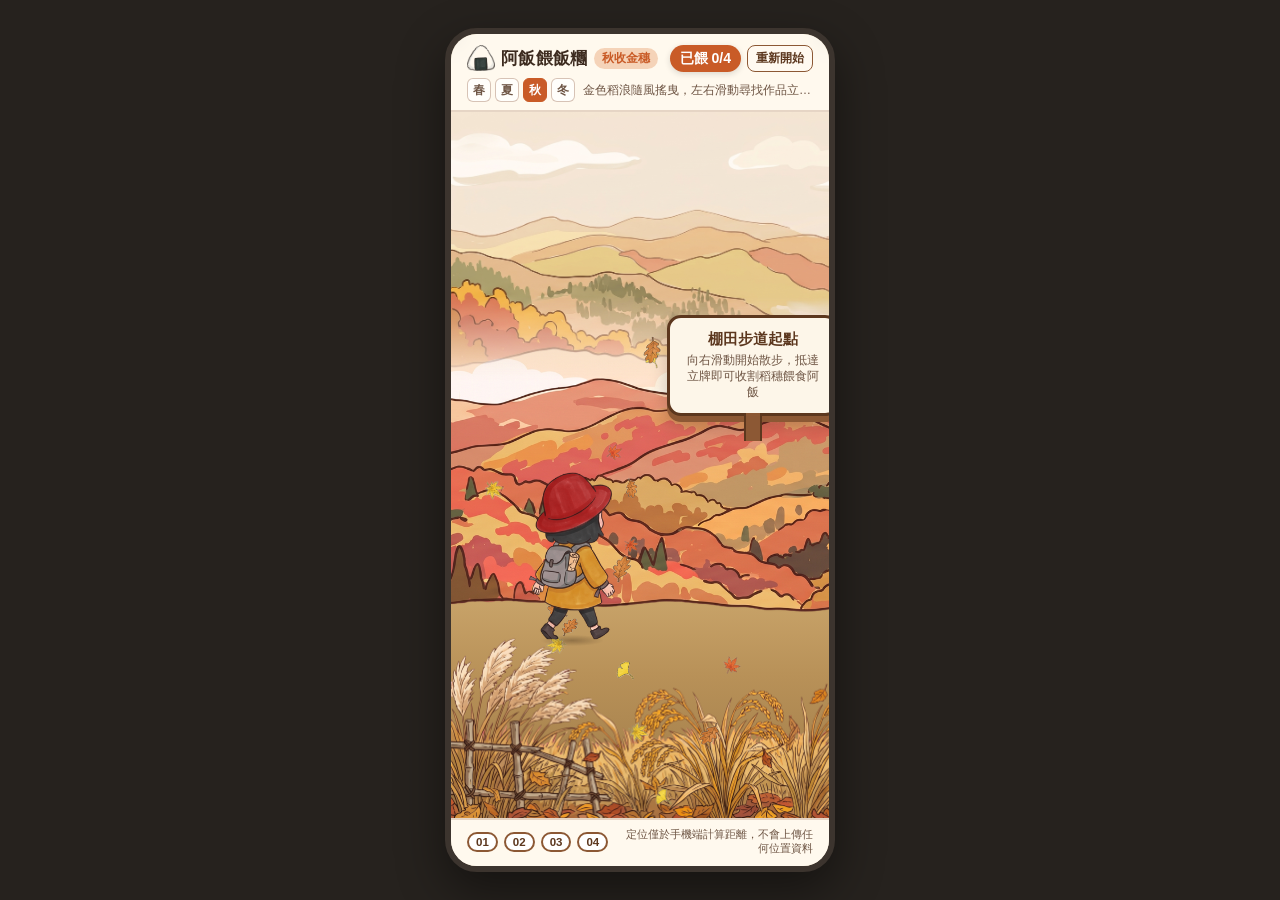
==== index.html @ e35e0949 "阿飯餵飯糰 原型試玩版" ====
<!DOCTYPE html>
<html lang="zh-Hant-TW">
<head>
  <meta name="robots" content="noindex">
  <meta charset="UTF-8">
  <meta name="viewport" content="width=device-width, initial-scale=1.0, maximum-scale=1.0, user-scalable=no, viewport-fit=cover">
  <title>阿飯餵飯糰，棚田散步地圖</title>
  <link rel="icon" href="sprites/onigiri.png" type="image/png">
  <link rel="stylesheet" href="style.css">
</head>
<body>
  <div id="app-shell" class="app-shell" data-season="autumn">
    <!-- Left and right ~24px edge gesture guards to avoid phone edge swipe conflict -->
    <div class="edge-guard edge-guard-left" aria-hidden="true"></div>
    <div class="edge-guard edge-guard-right" aria-hidden="true"></div>

    <!-- Fixed HUD Header -->
    <header class="hud-header">
      <div class="hud-top-row">
        <div class="hud-brand">
          <span class="hud-onigiri-icon" aria-hidden="true"></span>
          <h1 class="hud-title">阿飯餵飯糰</h1>
          <span id="season-badge" class="season-badge">秋收金穗</span>
        </div>
        <div class="hud-actions">
          <div id="feed-counter" class="feed-counter" aria-live="polite">已餵 0/4</div>
          <button id="reset-btn" class="reset-btn" type="button">重新開始</button>
        </div>
      </div>

      <div class="hud-sub-row">
        <div class="season-switcher" role="group" aria-label="季節切換">
          <button type="button" class="season-btn" data-season-select="spring">春</button>
          <button type="button" class="season-btn" data-season-select="summer">夏</button>
          <button type="button" class="season-btn" data-season-select="autumn">秋</button>
          <button type="button" class="season-btn" data-season-select="winter">冬</button>
        </div>
        <p id="status-toast" class="status-toast" aria-live="polite">左右滑動探索棚田，尋找作品立牌收割稻穗餵阿飯吃飯糰</p>
      </div>
    </header>

    <!-- Viewport Stage (Parallax + Particles + Scrollable World + Character) -->
    <main class="stage-viewport" id="stage-viewport">
      <!-- 3-Layer Parallax Background built from seasonal 棚田 artwork -->
      <div class="parallax-stage" aria-hidden="true">
        <div id="parallax-far" class="parallax-layer layer-far">
          <div class="layer-image"></div>
          <div class="mist-placeholder"></div>
        </div>
        <div id="parallax-mid" class="parallax-layer layer-mid">
          <div class="layer-image"></div>
        </div>
        <div id="parallax-near" class="parallax-layer layer-near">
          <!-- Mirrored tiling (alternate tiles flipped scaleX(-1)) eliminates near-layer seam -->
          <div class="layer-image near-mirrored-strip" id="near-mirrored-strip">
            <img class="near-tile" src="assets/autumn/near.png" alt="" draggable="false">
            <img class="near-tile is-mirrored" src="assets/autumn/near.png" alt="" draggable="false">
            <img class="near-tile" src="assets/autumn/near.png" alt="" draggable="false">
            <img class="near-tile is-mirrored" src="assets/autumn/near.png" alt="" draggable="false">
            <img class="near-tile" src="assets/autumn/near.png" alt="" draggable="false">
          </div>
          <div class="foreground-grass-placeholder"></div>
        </div>
      </div>

      <!-- Seasonal Falling Particles Canvas -->
      <canvas id="particle-canvas" class="particle-canvas" aria-hidden="true"></canvas>

      <!-- Horizontal Scrolling Exploration Track -->
      <div id="scroll-track" class="scroll-track" tabindex="0" aria-label="棚田橫向探索步道">
        <div class="world-strip" id="world-strip">
          <!-- Start Welcome Marker (positioned ahead and above Afan so it never overlaps) -->
          <div class="trail-intro">
            <div class="wooden-post">
              <span class="post-title">棚田步道起點</span>
              <span class="post-sub">向右滑動開始散步，抵達立牌即可收割稻穗餵食阿飯</span>
            </div>
          </div>

          <!-- 4 Artwork Signboard Points injected by JS -->
          <div id="points-container" class="points-container"></div>

          <!-- End Marker -->
          <div class="trail-outro">
            <div class="wooden-post">
              <span class="post-title">棚田展望台</span>
              <span class="post-sub">集滿四顆飯糰，與阿飯一起欣賞四季風景</span>
            </div>
          </div>
        </div>
      </div>

      <!-- Flying Rice Ball Animation Layer -->
      <div id="flying-layer" class="flying-layer" aria-hidden="true"></div>

      <!-- Afan Character Companion (pre-keyed back-view PNG sprites, faces right, never shows face/expression) -->
      <!-- Known limitation: Bracelet is on right wrist; mirroring sprites via scaleX(-1) swaps it -->
      <div id="afan-actor" class="afan-actor" aria-label="阿飯">
        <div id="afan-bubble" class="afan-bubble" hidden>好香的飯糰，謝謝你！</div>
        <img id="afan-sprite" class="afan-sprite state-idle" src="assets/autumn/walk_1.png" alt="阿飯" draggable="false">
        <div class="afan-shadow"></div>
      </div>

      <!-- 10-Second Harvest Catch Minigame Overlay -->
      <div id="harvest-overlay" class="harvest-overlay" role="dialog" aria-modal="true" aria-label="秋收接稻穗小遊戲" hidden>
        <div class="harvest-hud">
          <div class="harvest-stats">
            <span id="harvest-point-label" class="harvest-point-label">作品 01</span>
            <span id="harvest-timer" class="harvest-timer" aria-live="polite">剩餘 10 秒</span>
            <span id="harvest-score" class="harvest-score" aria-live="polite">已收 0 束</span>
          </div>
          <button id="harvest-skip-btn" class="harvest-skip-btn" type="button">跳過</button>
        </div>

        <p id="harvest-hint" class="harvest-hint">左右拖曳阿飯接住落下的稻穗，稀有金穗可加三束並做成黃金飯糰</p>

        <div id="harvest-playfield" class="harvest-playfield">
          <div id="harvest-items-layer" class="harvest-items-layer" aria-hidden="true"></div>

          <!-- Draggable Afan along the bottom of the harvest minigame -->
          <div id="harvest-afan" class="harvest-afan" aria-label="拖曳阿飯接稻穗">
            <img id="harvest-afan-sprite" class="afan-sprite state-idle" src="assets/autumn/walk_1.png" alt="阿飯" draggable="false">
            <div class="afan-shadow"></div>
          </div>
        </div>

        <div id="harvest-result" class="harvest-result" aria-live="assertive" hidden></div>
      </div>
    </main>

    <!-- Bottom Progress Bar & Scroll Hint -->
    <footer class="hud-footer">
      <div class="progress-dots" id="progress-dots" aria-label="作品解鎖進度"></div>
      <div class="geo-note">定位僅於手機端計算距離，不會上傳任何位置資料</div>
    </footer>
  </div>

  <script src="app.js"></script>
</body>
</html>
---- style.css ----
:root {
  --viewport-w: 390px;
  --viewport-h: 844px;
  --edge-safe: 24px;

  /* Default seasonal theme colors (Autumn) */
  --theme-bg: #f6ead4;
  --theme-hud-bg: rgba(255, 250, 240, 0.92);
  --theme-accent: #c95b27;
  --theme-accent-soft: #f5d3b8;
  --theme-text: #3d2b1f;
  --theme-subtext: #6e5544;
  --theme-wood: #8c5834;
  --theme-wood-dark: #5c371e;
  --theme-wood-light: #dfbe99;
  --theme-unlocked: #2e7d47;

  /* Dynamic asset URLs injected by JS config */
  --season-bg: url("assets/seasons/scene_10.jpg");
  --autumn-far-bg: url("assets/autumn/far.png");
  --autumn-mid-bg: url("assets/autumn/mid.png");
  --autumn-near-bg: url("assets/autumn/near.png");
  --items-sprite: url("assets/seasons/scene_7.jpg");
  --particles-sprite: url("assets/seasons/scene_8.jpg");

  /* Prepared transparent PNG sprites in proto/sprites/ */
  --onigiri-whole-url: url("sprites/onigiri.png");
  --onigiri-golden-url: url("sprites/onigiri_golden.png");
  --onigiri-bitten-url: url("sprites/onigiri.png");
  --rice-url: url("sprites/rice.png");
  --rice-golden-url: url("sprites/rice_golden.png");
}

[hidden] {
  display: none !important;
}

.app-shell[data-season="spring"] {
  --theme-bg: #f4f7f2;
  --theme-accent: #d46a84;
  --theme-accent-soft: #fbe0e8;
}

.app-shell[data-season="summer"] {
  --theme-bg: #eef7e8;
  --theme-accent: #2f855a;
  --theme-accent-soft: #c6f0d5;
}

.app-shell[data-season="autumn"] {
  --theme-bg: #f6ead4;
  --theme-accent: #c95b27;
  --theme-accent-soft: #f5d3b8;
}

.app-shell[data-season="winter"] {
  --theme-bg: #eef2f7;
  --theme-accent: #476885;
  --theme-accent-soft: #d5e3f0;
}

* {
  box-sizing: border-box;
  margin: 0;
  padding: 0;
  -webkit-tap-highlight-color: transparent;
}

html, body {
  width: 100%;
  height: 100%;
  background-color: #26221e;
  font-family: "PingFang TC", "Noto Sans TC", "Microsoft JhengHei", sans-serif;
  color: var(--theme-text);
  overflow: hidden;
  user-select: none;
  overscroll-behavior: none;
}

body {
  display: flex;
  align-items: center;
  justify-content: center;
}

/* Mobile-first 390x844 container */
.app-shell {
  position: relative;
  width: 100vw;
  height: 100dvh;
  max-width: var(--viewport-w);
  max-height: var(--viewport-h);
  background: var(--theme-bg);
  overflow: hidden;
  display: flex;
  flex-direction: column;
  box-shadow: 0 18px 48px rgba(0, 0, 0, 0.45);
}

@media (min-width: 420px) {
  .app-shell {
    width: var(--viewport-w);
    height: var(--viewport-h);
    border-radius: 32px;
    border: 6px solid #3c342e;
  }
}

/* ~24px left/right edge guards to prevent phone back-swipe conflict */
.edge-guard {
  position: absolute;
  top: 0;
  bottom: 0;
  width: var(--edge-safe);
  z-index: 60;
  touch-action: none;
  pointer-events: none;
}

.edge-guard-left {
  left: 0;
}

.edge-guard-right {
  right: 0;
}

/* HUD Header */
.hud-header {
  position: relative;
  z-index: 40;
  background: var(--theme-hud-bg);
  backdrop-filter: blur(8px);
  border-bottom: 2px solid rgba(140, 88, 52, 0.22);
  padding: 10px 16px 8px;
  display: flex;
  flex-direction: column;
  gap: 6px;
}

.hud-top-row {
  display: flex;
  align-items: center;
  justify-content: space-between;
  gap: 6px;
}

.hud-brand {
  display: flex;
  align-items: center;
  gap: 6px;
}

/* Prepared Onigiri Icon from proto/sprites/onigiri.png */
.hud-onigiri-icon {
  display: inline-block;
  width: 28px;
  height: 28px;
  background-image: var(--onigiri-whole-url);
  background-size: contain;
  background-position: center;
  background-repeat: no-repeat;
  flex-shrink: 0;
}

.hud-title {
  font-size: 1.05rem;
  font-weight: 800;
  letter-spacing: 0.02em;
  color: var(--theme-text);
}

.season-badge {
  font-size: 0.75rem;
  font-weight: 700;
  padding: 2px 8px;
  border-radius: 999px;
  background: var(--theme-accent-soft);
  color: var(--theme-accent);
}

.hud-actions {
  display: flex;
  align-items: center;
  gap: 6px;
}

.feed-counter {
  font-size: 0.88rem;
  font-weight: 800;
  padding: 4px 10px;
  border-radius: 999px;
  background: var(--theme-accent);
  color: #fff;
  box-shadow: 0 2px 6px rgba(0, 0, 0, 0.14);
}

.reset-btn {
  appearance: none;
  border: 1.5px solid var(--theme-wood);
  background: #fff9f0;
  color: var(--theme-wood-dark);
  font-size: 0.75rem;
  font-weight: 700;
  padding: 4px 8px;
  border-radius: 8px;
  cursor: pointer;
  touch-action: manipulation;
}

.reset-btn:active {
  transform: scale(0.96);
}

.hud-sub-row {
  display: flex;
  align-items: center;
  justify-content: space-between;
  gap: 8px;
}

.season-switcher {
  display: flex;
  gap: 4px;
  flex-shrink: 0;
}

.season-btn {
  appearance: none;
  border: 1px solid rgba(140, 88, 52, 0.35);
  background: rgba(255, 255, 255, 0.75);
  color: var(--theme-subtext);
  font-size: 0.72rem;
  font-weight: 700;
  width: 24px;
  height: 24px;
  border-radius: 6px;
  cursor: pointer;
  touch-action: manipulation;
}

.season-btn.active {
  background: var(--theme-accent);
  color: #fff;
  border-color: var(--theme-accent);
}

.status-toast {
  font-size: 0.75rem;
  color: var(--theme-subtext);
  white-space: nowrap;
  overflow: hidden;
  text-overflow: ellipsis;
  flex: 1;
  text-align: right;
}

/* Main Stage Viewport */
.stage-viewport {
  position: relative;
  flex: 1;
  width: 100%;
  overflow: hidden;
}

/* 3-Layer Parallax built from seasonal 棚田 background */
.parallax-stage {
  position: absolute;
  inset: 0;
  pointer-events: none;
  overflow: hidden;
}

.parallax-layer {
  position: absolute;
  top: 0;
  left: 0;
  height: 100%;
}

.parallax-layer .layer-image {
  width: 100%;
  height: 100%;
  background-image: var(--season-bg);
  background-repeat: repeat-x;
}

/* Hide autumn mirrored <img> tiles in non-autumn seasons */
.near-tile {
  display: none;
}

/* Layer 1: Far Mountains & Sky (cropped to upper region, slight blur & scale) */
.layer-far {
  width: 1400px;
}

.layer-far .layer-image {
  background-size: auto 108%;
  background-position: 0% 0%;
  filter: blur(1.4px) brightness(1.03);
  transform: scale(1.04);
  transform-origin: top center;
  clip-path: inset(0 0 46% 0);
}

/* Subtle CSS mountain mist placeholder between far & mid layers */
.mist-placeholder {
  position: absolute;
  left: 0;
  right: 0;
  top: 22%;
  height: 26%;
  background: linear-gradient(
    to bottom,
    rgba(255, 255, 255, 0) 0%,
    rgba(255, 255, 255, 0.55) 50%,
    rgba(255, 255, 255, 0) 100%
  );
  pointer-events: none;
}

/* Layer 2: Mid Terraced Rice Fields (cropped to middle terrace region) */
.layer-mid {
  width: 1750px;
}

.layer-mid .layer-image {
  background-size: auto 102%;
  background-position: 0% 48%;
  -webkit-mask-image: linear-gradient(
    to bottom,
    transparent 20%,
    rgba(0, 0, 0, 1) 31%,
    rgba(0, 0, 0, 1) 74%,
    transparent 83%
  );
  mask-image: linear-gradient(
    to bottom,
    transparent 20%,
    rgba(0, 0, 0, 1) 31%,
    rgba(0, 0, 0, 1) 74%,
    transparent 83%
  );
}

/* Layer 3: Near Path & Foreground Grass (moves closely with scroll) */
.layer-near {
  width: 2200px;
}

.layer-near .layer-image {
  background-size: auto 100%;
  background-position: 0% 100%;
  -webkit-mask-image: linear-gradient(
    to bottom,
    transparent 64%,
    rgba(0, 0, 0, 1) 73%,
    rgba(0, 0, 0, 1) 100%
  );
  mask-image: linear-gradient(
    to bottom,
    transparent 64%,
    rgba(0, 0, 0, 1) 73%,
    rgba(0, 0, 0, 1) 100%
  );
}

.foreground-grass-placeholder {
  position: absolute;
  left: 0;
  right: 0;
  bottom: 0;
  height: 22px;
  background: repeating-linear-gradient(
    115deg,
    rgba(92, 55, 30, 0.14) 0px,
    rgba(92, 55, 30, 0.14) 6px,
    transparent 6px,
    transparent 18px
  );
}

/*
 * Autumn Season Only:
 * 3 pre-keyed horizontally tiling transparent PNG layers (far.png, mid.png, near.png)
 * + warm earthy terrace path/ground gradient (#c9a46a to #a8834e) behind near and below mid
 * - Near uses mirrored tiling (alternate tiles flipped scaleX(-1)) so no vertical seam is visible
 */
.app-shell[data-season="autumn"] .parallax-stage {
  background: linear-gradient(
    to bottom,
    #f4e3ce 0%,
    #f1dcc0 44%,
    #d5b278 52%,
    #c9a46a 62%,
    #b89158 74%,
    #a8834e 86%,
    #8f6c3b 100%
  );
}

.app-shell[data-season="autumn"] .parallax-stage::before {
  content: "";
  position: absolute;
  left: 0;
  right: 0;
  top: 52%;
  bottom: 0;
  z-index: 1;
  background: linear-gradient(
    to bottom,
    rgba(201, 164, 106, 0) 0%,
    rgba(201, 164, 106, 0.88) 18%,
    #c9a46a 34%,
    #b89158 58%,
    #a8834e 82%,
    #916e3d 100%
  );
  pointer-events: none;
}

.app-shell[data-season="autumn"] .mist-placeholder,
.app-shell[data-season="autumn"] .foreground-grass-placeholder {
  display: none;
}

.app-shell[data-season="autumn"] .layer-far {
  top: 0;
  bottom: auto;
  height: 50%;
  width: 2400px;
  z-index: 1;
}

.app-shell[data-season="autumn"] .layer-far .layer-image {
  background-image: var(--autumn-far-bg);
  background-repeat: repeat-x;
  background-size: auto 100%;
  background-position: 0 top;
  filter: none;
  transform: none;
  clip-path: none;
  -webkit-mask-image: none;
  mask-image: none;
}

.app-shell[data-season="autumn"] .layer-mid {
  top: auto;
  bottom: 10%;
  height: 64%;
  width: 2400px;
  z-index: 2;
}

.app-shell[data-season="autumn"] .layer-mid .layer-image {
  background-image: var(--autumn-mid-bg);
  background-repeat: repeat-x;
  background-size: auto 100%;
  background-position: 0 bottom;
  filter: none;
  transform: none;
  clip-path: none;
  -webkit-mask-image: linear-gradient(
    to bottom,
    transparent 0%,
    rgba(0, 0, 0, 1) 19%,
    rgba(0, 0, 0, 1) 100%
  );
  mask-image: linear-gradient(
    to bottom,
    transparent 0%,
    rgba(0, 0, 0, 1) 19%,
    rgba(0, 0, 0, 1) 100%
  );
}

.app-shell[data-season="autumn"] .layer-near {
  top: auto;
  bottom: 0;
  height: 28%;
  width: auto;
  min-width: 2800px;
  z-index: 3;
}

.app-shell[data-season="autumn"] .layer-near .layer-image.near-mirrored-strip {
  display: flex;
  align-items: flex-end;
  width: auto;
  height: 100%;
  background-image: none;
  filter: none;
  transform: none;
  clip-path: none;
  -webkit-mask-image: none;
  mask-image: none;
}

.app-shell[data-season="autumn"] .near-tile {
  display: block;
  height: 100%;
  width: auto;
  flex-shrink: 0;
  user-select: none;
  -webkit-user-drag: none;
  pointer-events: none;
}

.app-shell[data-season="autumn"] .near-tile + .near-tile {
  margin-left: -1px;
}

.app-shell[data-season="autumn"] .near-tile.is-mirrored {
  transform: scaleX(-1);
}

/* Seasonal Particles Canvas */
.particle-canvas {
  position: absolute;
  inset: 0;
  width: 100%;
  height: 100%;
  pointer-events: none;
  z-index: 10;
}

/*
 * Horizontal Scroll Track:
 * Uses JS-controlled gentle smooth wheel & drag scrolling (no CSS scroll-behavior: smooth)
 * so button clicks inside signboards register immediately even while scrolling settles.
 */
.scroll-track {
  position: relative;
  z-index: 20;
  width: 100%;
  height: 100%;
  overflow-x: auto;
  overflow-y: hidden;
  scroll-behavior: auto;
  -webkit-overflow-scrolling: touch;
  touch-action: pan-x;
  scrollbar-width: none;
  padding: 0 var(--edge-safe);
}

.scroll-track::-webkit-scrollbar {
  display: none;
}

/*
 * World strip padding:
 * - Left padding (192px + 24px track padding = 216px, ~55.4% of 390px viewport width)
 *   starts 棚田步道起點 well to the right of Afan at scrollLeft=0
 * - Bottom padding (392px) raises posts and signboards above Afan's sprite box (bottom 25% + height 24% = 49%)
 *   so they never overlap Afan's head or body
 */
.world-strip {
  position: relative;
  display: flex;
  align-items: flex-end;
  height: 100%;
  width: 2320px;
  padding: 0 56px 392px 192px;
  gap: 88px;
}

.trail-intro,
.trail-outro {
  width: 172px;
  flex-shrink: 0;
  display: flex;
  flex-direction: column;
  align-items: center;
  margin-bottom: 10px;
}

.wooden-post {
  background: #fdf6e9;
  border: 3px solid var(--theme-wood-dark);
  border-radius: 14px;
  padding: 12px 14px;
  box-shadow: 0 6px 0 var(--theme-wood), 0 10px 18px rgba(0, 0, 0, 0.18);
  text-align: center;
  position: relative;
}

.wooden-post::after {
  content: "";
  position: absolute;
  left: 50%;
  bottom: -28px;
  transform: translateX(-50%);
  width: 14px;
  height: 28px;
  background: var(--theme-wood);
  border-left: 2px solid var(--theme-wood-dark);
  border-right: 2px solid var(--theme-wood-dark);
}

.post-title {
  display: block;
  font-size: 0.92rem;
  font-weight: 800;
  color: var(--theme-wood-dark);
  margin-bottom: 4px;
}

.post-sub {
  display: block;
  font-size: 0.74rem;
  line-height: 1.35;
  color: var(--theme-subtext);
}

/* 4 Points Container */
.points-container {
  display: flex;
  align-items: flex-end;
  gap: 135px;
  flex: 1;
}

/* Signboard Card (Strictly ID number only, no simulated artwork) */
.point-signboard {
  position: relative;
  width: 240px;
  flex-shrink: 0;
  background: #fffdf8;
  border: 3.5px solid var(--theme-wood-dark);
  border-radius: 18px;
  padding: 14px 14px 12px;
  box-shadow: 0 8px 0 var(--theme-wood), 0 14px 24px rgba(0, 0, 0, 0.22);
  transition: filter 0.3s ease, border-color 0.3s ease;
  pointer-events: auto;
}

/* Wooden pillar under signboard */
.point-signboard::after {
  content: "";
  position: absolute;
  left: 50%;
  bottom: -36px;
  transform: translateX(-50%);
  width: 18px;
  height: 36px;
  background: linear-gradient(90deg, var(--theme-wood-dark), var(--theme-wood), var(--theme-wood-dark));
  border-radius: 0 0 4px 4px;
}

/* Locked state: greyed out initially */
.point-signboard.is-locked {
  filter: grayscale(0.88) contrast(0.94);
  background: #f2f0ec;
}

/* When arrived (harvest triggered), lift grayscale on rice so golden rice glows clearly */
.point-signboard.is-golden-rice {
  filter: none;
  border-color: #d68f1a;
}

.point-signboard.is-unlocked {
  filter: none;
  border-color: var(--theme-unlocked);
}

.signboard-header {
  display: flex;
  align-items: center;
  justify-content: space-between;
  margin-bottom: 8px;
  gap: 6px;
}

.signboard-title-wrap {
  display: flex;
  align-items: center;
  gap: 6px;
}

.signboard-id {
  font-size: 1.2rem;
  font-weight: 900;
  color: var(--theme-wood-dark);
  letter-spacing: 0.03em;
}

.point-signboard.is-unlocked .signboard-id {
  color: var(--theme-unlocked);
}

/* Point Rice Ear Icon (turns golden upon arrival or unlock) */
.signboard-rice {
  width: 26px;
  height: 26px;
  object-fit: contain;
  display: block;
  flex-shrink: 0;
  transition: transform 0.25s ease, filter 0.25s ease;
}

.point-signboard.is-golden-rice .signboard-rice,
.point-signboard.is-unlocked .signboard-rice {
  filter: drop-shadow(0 0 6px rgba(246, 188, 34, 0.85));
  transform: scale(1.12);
}

.signboard-status {
  font-size: 0.72rem;
  font-weight: 800;
  padding: 3px 8px;
  border-radius: 999px;
  background: #dedad2;
  color: #555049;
}

.point-signboard.is-golden-rice .signboard-status {
  background: #fff0c2;
  color: #9e5f00;
}

.point-signboard.is-unlocked .signboard-status {
  background: #d7f3e0;
  color: var(--theme-unlocked);
}

/* Signboard wooden plaque body */
.signboard-plaque {
  background: linear-gradient(180deg, #f9ebd2 0%, #efd7b0 100%);
  border: 2px solid var(--theme-wood);
  border-radius: 12px;
  padding: 10px 10px;
  margin-bottom: 10px;
  display: flex;
  align-items: center;
  justify-content: space-between;
  gap: 8px;
}

.plaque-text-group {
  display: flex;
  flex-direction: column;
  gap: 3px;
}

.plaque-label {
  font-size: 0.8rem;
  font-weight: 700;
  color: var(--theme-wood-dark);
}

.plaque-meta {
  font-size: 0.72rem;
  color: var(--theme-subtext);
}

/* Onigiri token inside signboard */
.signboard-onigiri {
  width: 42px;
  height: 42px;
  background-image: var(--onigiri-whole-url);
  background-size: contain;
  background-position: center;
  background-repeat: no-repeat;
  flex-shrink: 0;
  transition: transform 0.3s ease;
}

.signboard-onigiri.size-small {
  transform: scale(0.86);
}

.signboard-onigiri.size-medium {
  transform: scale(1.02);
}

.signboard-onigiri.size-large {
  transform: scale(1.18);
}

.signboard-onigiri.type-golden {
  background-image: var(--onigiri-golden-url);
  filter: drop-shadow(0 0 6px rgba(245, 184, 29, 0.78));
}

.signboard-actions {
  display: flex;
  gap: 6px;
  pointer-events: auto;
}

.btn-simulate,
.btn-geo {
  flex: 1;
  appearance: none;
  border: 2px solid var(--theme-wood-dark);
  border-radius: 10px;
  padding: 7px 6px;
  font-size: 0.76rem;
  font-weight: 800;
  cursor: pointer;
  touch-action: manipulation;
  pointer-events: auto;
  transition: opacity 0.2s ease, background-color 0.15s ease;
}

.btn-simulate {
  background: var(--theme-accent);
  color: #fff;
  border-color: #7d3210;
}

.btn-geo {
  background: #fff8eb;
  color: var(--theme-wood-dark);
}

.btn-simulate:active,
.btn-geo:active {
  filter: brightness(0.93);
}

.btn-simulate:disabled,
.btn-geo:disabled {
  opacity: 0.55;
  cursor: default;
  filter: none;
}

/* Flying Rice Ball Layer */
.flying-layer {
  position: absolute;
  inset: 0;
  pointer-events: none;
  z-index: 35;
  overflow: hidden;
}

.flying-onigiri {
  position: absolute;
  top: 0;
  left: 0;
  width: 36px;
  height: 36px;
  background-image: var(--onigiri-whole-url);
  background-size: contain;
  background-position: center;
  background-repeat: no-repeat;
  z-index: 36;
}

.flying-onigiri.type-golden {
  background-image: var(--onigiri-golden-url);
  filter: drop-shadow(0 0 8px rgba(250, 190, 35, 0.85));
}

.flying-onigiri.is-bitten:not(.type-golden) {
  background-image: var(--onigiri-bitten-url);
}

/*
 * Afan Companion Actor:
 * - Height ~24% of viewport height
 * - Horizontally at ~32% from left
 * - Feet standing on the path just above the near layer (bottom: 25%)
 * - Never shows a face. Known limitation: bracelet is on right wrist; mirroring sprites via scaleX(-1) swaps it.
 */
.afan-actor {
  position: absolute;
  left: 32%;
  bottom: 25%;
  height: 24%;
  width: auto;
  transform: translateX(-50%);
  pointer-events: none;
  z-index: 30;
  display: flex;
  flex-direction: column;
  align-items: center;
  justify-content: flex-end;
}

.afan-bubble {
  position: absolute;
  top: -32px;
  left: 50%;
  transform: translateX(-50%);
  background: #fffef9;
  border: 2.5px solid var(--theme-wood-dark);
  border-radius: 14px;
  padding: 4px 10px;
  font-size: 0.74rem;
  font-weight: 800;
  color: var(--theme-wood-dark);
  white-space: nowrap;
  box-shadow: 0 4px 10px rgba(0, 0, 0, 0.15);
  animation: bubblePop 0.3s ease-out;
}

@keyframes bubblePop {
  from {
    opacity: 0;
    transform: translate(-50%, 8px) scale(0.85);
  }
  to {
    opacity: 1;
    transform: translate(-50%, 0) scale(1);
  }
}

/*
 * Afan Pre-Keyed PNG Sprite (walk_1..walk_6.png, act_3_masked.png, act_4.png):
 * Character faces right, seen from behind, feet on shared baseline at bottom.
 * Mirrors horizontally via scaleX(-1) when moving left.
 * Known limitation: Bracelet is on right wrist; mirroring sprites swaps it to the left wrist.
 */
.afan-sprite {
  height: 100%;
  width: auto;
  max-width: none;
  object-fit: contain;
  display: block;
  transform-origin: center bottom;
  user-select: none;
  -webkit-user-drag: none;
}

.afan-sprite.facing-left {
  transform: scaleX(-1);
}

.afan-sprite.state-jumping {
  animation: afanHappyHop 0.32s ease-out infinite alternate;
}

@keyframes afanHappyHop {
  from {
    transform: translateY(0);
  }
  to {
    transform: translateY(-10px);
  }
}

.afan-shadow {
  position: absolute;
  bottom: -4px;
  left: 50%;
  transform: translateX(-50%);
  width: 62px;
  height: 11px;
  background: radial-gradient(ellipse at center, rgba(60, 42, 24, 0.35) 0%, rgba(60, 42, 24, 0) 72%);
  pointer-events: none;
}

/*
 * 10-Second Harvest Catch Minigame Overlay
 * Must have touch-action: none and overscroll-behavior: none
 */
.harvest-overlay {
  position: absolute;
  inset: 0;
  z-index: 55;
  background: linear-gradient(
    180deg,
    rgba(48, 31, 16, 0.84) 0%,
    rgba(74, 48, 24, 0.78) 55%,
    rgba(62, 41, 21, 0.88) 100%
  );
  backdrop-filter: blur(4px);
  display: flex;
  flex-direction: column;
  touch-action: none;
  overscroll-behavior: none;
  user-select: none;
}

.harvest-hud {
  display: flex;
  align-items: center;
  justify-content: space-between;
  gap: 8px;
  padding: 12px 24px 8px;
  background: rgba(255, 249, 238, 0.95);
  border-bottom: 2.5px solid var(--theme-wood-dark);
}

.harvest-stats {
  display: flex;
  align-items: center;
  gap: 8px;
  flex-wrap: wrap;
}

.harvest-point-label {
  font-size: 0.82rem;
  font-weight: 900;
  color: var(--theme-wood-dark);
  background: #f5dfc1;
  padding: 3px 8px;
  border-radius: 8px;
}

.harvest-timer {
  font-size: 0.86rem;
  font-weight: 900;
  color: #fff;
  background: var(--theme-accent);
  padding: 4px 10px;
  border-radius: 999px;
}

.harvest-score {
  font-size: 0.86rem;
  font-weight: 900;
  color: var(--theme-wood-dark);
  background: #ffe9a8;
  border: 1.5px solid #c98a1c;
  padding: 3px 10px;
  border-radius: 999px;
}

.harvest-skip-btn {
  appearance: none;
  border: 2px solid var(--theme-wood-dark);
  background: #fff8eb;
  color: var(--theme-wood-dark);
  font-size: 0.8rem;
  font-weight: 800;
  padding: 5px 12px;
  border-radius: 10px;
  cursor: pointer;
  touch-action: manipulation;
  flex-shrink: 0;
}

.harvest-skip-btn:active {
  transform: scale(0.96);
}

/* Prominent skip button when prefers-reduced-motion is enabled */
.harvest-skip-btn.is-prominent {
  background: #ffcf56;
  color: #3d2208;
  border: 3px solid #5c371e;
  font-size: 0.92rem;
  font-weight: 900;
  padding: 7px 16px;
  box-shadow: 0 0 0 3px rgba(255, 207, 86, 0.48), 0 4px 12px rgba(0, 0, 0, 0.3);
}

.harvest-hint {
  font-size: 0.76rem;
  font-weight: 700;
  color: #fff6e5;
  text-align: center;
  padding: 6px 24px;
  background: rgba(36, 22, 10, 0.45);
}

.harvest-playfield {
  position: relative;
  flex: 1;
  width: 100%;
  overflow: hidden;
  touch-action: none;
  overscroll-behavior: none;
}

/* Subtle 24px left/right safe-edge indicators inside minigame playfield */
.harvest-playfield::before,
.harvest-playfield::after {
  content: "";
  position: absolute;
  top: 0;
  bottom: 0;
  width: var(--edge-safe);
  background: rgba(0, 0, 0, 0.14);
  pointer-events: none;
  z-index: 2;
}

.harvest-playfield::before {
  left: 0;
  border-right: 1px dashed rgba(255, 240, 210, 0.25);
}

.harvest-playfield::after {
  right: 0;
  border-left: 1px dashed rgba(255, 240, 210, 0.25);
}

.harvest-items-layer {
  position: absolute;
  inset: 0;
  pointer-events: none;
  z-index: 3;
}

.harvest-item {
  position: absolute;
  top: 0;
  left: 0;
  width: 40px;
  height: 40px;
  object-fit: contain;
  pointer-events: none;
  user-select: none;
  -webkit-user-drag: none;
  will-change: transform;
}

.harvest-item.is-golden-rice {
  width: 46px;
  height: 46px;
  filter: drop-shadow(0 0 8px rgba(255, 212, 64, 0.95));
}

.harvest-afan {
  position: absolute;
  left: 50%;
  bottom: 18px;
  height: 26%;
  width: auto;
  transform: translateX(-50%);
  pointer-events: none;
  z-index: 4;
  display: flex;
  flex-direction: column;
  align-items: center;
  justify-content: flex-end;
}

.harvest-result {
  position: absolute;
  left: 24px;
  right: 24px;
  top: 42%;
  transform: translateY(-50%);
  z-index: 10;
  background: #fffdf7;
  border: 3.5px solid var(--theme-wood-dark);
  border-radius: 18px;
  padding: 16px 14px;
  text-align: center;
  font-size: 0.96rem;
  font-weight: 900;
  color: var(--theme-wood-dark);
  box-shadow: 0 8px 0 var(--theme-wood), 0 16px 32px rgba(0, 0, 0, 0.42);
}

/* Footer */
.hud-footer {
  position: relative;
  z-index: 40;
  background: var(--theme-hud-bg);
  border-top: 2px solid rgba(140, 88, 52, 0.22);
  padding: 8px 16px 10px;
  display: flex;
  align-items: center;
  justify-content: space-between;
  gap: 8px;
}

.progress-dots {
  display: flex;
  align-items: center;
  gap: 6px;
}

.progress-dot {
  appearance: none;
  border: 2px solid var(--theme-wood);
  background: #fff;
  color: var(--theme-wood-dark);
  font-size: 0.72rem;
  font-weight: 800;
  padding: 2px 7px;
  border-radius: 999px;
  cursor: pointer;
  touch-action: manipulation;
}

.progress-dot.unlocked {
  background: var(--theme-unlocked);
  border-color: var(--theme-unlocked);
  color: #fff;
}

.geo-note {
  font-size: 0.68rem;
  color: var(--theme-subtext);
  text-align: right;
}

/* Reduced Motion Fallback: No parallax, no background particles, prominent skip button in minigame */
@media (prefers-reduced-motion: reduce) {
  .scroll-track {
    scroll-behavior: auto;
  }

  .particle-canvas {
    display: none !important;
  }

  .afan-sprite,
  .afan-sprite.is-walking,
  .afan-sprite.state-reaching,
  .afan-sprite.state-jumping,
  .afan-bubble,
  .point-signboard,
  .signboard-onigiri {
    animation: none !important;
    transition: opacity 0.25s ease !important;
  }

  .harvest-skip-btn {
    background: #ffcf56;
    color: #3d2208;
    border: 3px solid #5c371e;
    font-size: 0.92rem;
    font-weight: 900;
    padding: 7px 16px;
    box-shadow: 0 0 0 3px rgba(255, 207, 86, 0.48), 0 4px 12px rgba(0, 0, 0, 0.3);
  }
}
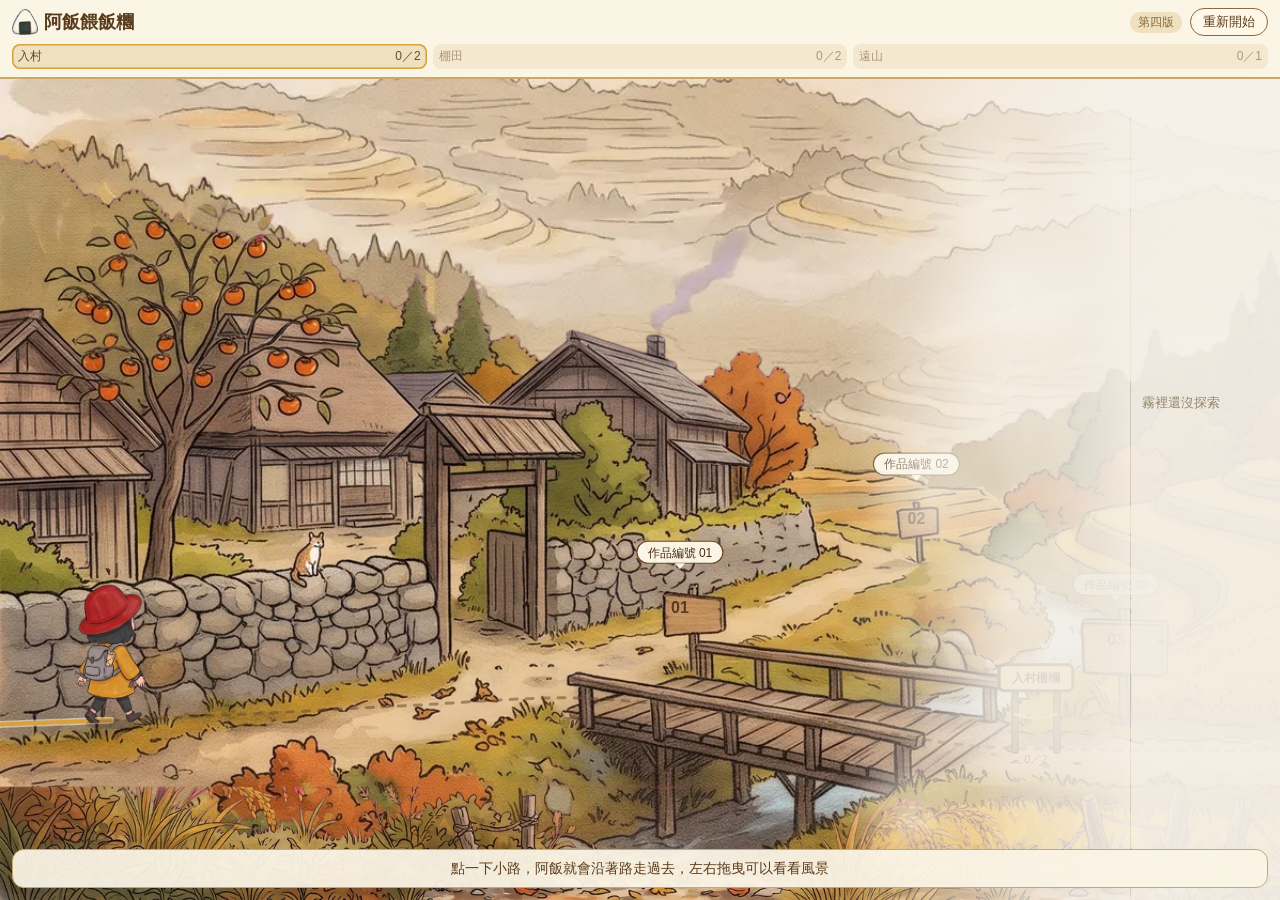
==== commit d1dd255b: "第四版：沿著彎曲小路散步的手繪地圖，三段關卡與霧" ====
--- a/index.html
+++ b/index.html
@@ -1,140 +1,54 @@
 <!DOCTYPE html>
 <html lang="zh-Hant-TW">
 <head>
-  <meta name="robots" content="noindex">
-  <meta charset="UTF-8">
-  <meta name="viewport" content="width=device-width, initial-scale=1.0, maximum-scale=1.0, user-scalable=no, viewport-fit=cover">
-  <title>阿飯餵飯糰，棚田散步地圖</title>
-  <link rel="icon" href="sprites/onigiri.png" type="image/png">
-  <link rel="stylesheet" href="style.css">
+<meta charset="UTF-8">
+<meta name="viewport" content="width=device-width, initial-scale=1.0, viewport-fit=cover">
+<meta name="robots" content="noindex, nofollow">
+<title>阿飯餵飯糰，散步地圖</title>
+<link rel="icon" href="sprites/onigiri.png" type="image/png">
+<link rel="stylesheet" href="style.css">
 </head>
 <body>
-  <div id="app-shell" class="app-shell" data-season="autumn">
-    <!-- Left and right ~24px edge gesture guards to avoid phone edge swipe conflict -->
-    <div class="edge-guard edge-guard-left" aria-hidden="true"></div>
-    <div class="edge-guard edge-guard-right" aria-hidden="true"></div>
+<div id="app" class="app">
+  <header class="hud">
+    <div class="hud-row">
+      <h1 class="title"><img src="sprites/onigiri.png" alt="">阿飯餵飯糰</h1>
+      <span class="ver">第四版</span>
+      <button id="reset" class="btn" type="button">重新開始</button>
+    </div>
+    <div id="stages" class="stages" aria-label="關卡進度"></div>
+  </header>
+  <main id="stage" class="stage">
+    <canvas id="scene" aria-label="散步地圖，點路面讓阿飯走過去，拖曳可捲動"></canvas>
+    <p id="toast" class="toast" aria-live="polite">點一下小路，阿飯就會沿著路走過去，左右拖曳可以看看風景</p>
+  </main>
 
-    <!-- Fixed HUD Header -->
-    <header class="hud-header">
-      <div class="hud-top-row">
-        <div class="hud-brand">
-          <span class="hud-onigiri-icon" aria-hidden="true"></span>
-          <h1 class="hud-title">阿飯餵飯糰</h1>
-          <span id="season-badge" class="season-badge">秋收金穗</span>
-        </div>
-        <div class="hud-actions">
-          <div id="feed-counter" class="feed-counter" aria-live="polite">已餵 0/4</div>
-          <button id="reset-btn" class="reset-btn" type="button">重新開始</button>
-        </div>
-      </div>
-
-      <div class="hud-sub-row">
-        <div class="season-switcher" role="group" aria-label="季節切換">
-          <button type="button" class="season-btn" data-season-select="spring">春</button>
-          <button type="button" class="season-btn" data-season-select="summer">夏</button>
-          <button type="button" class="season-btn" data-season-select="autumn">秋</button>
-          <button type="button" class="season-btn" data-season-select="winter">冬</button>
-        </div>
-        <p id="status-toast" class="status-toast" aria-live="polite">左右滑動探索棚田，尋找作品立牌收割稻穗餵阿飯吃飯糰</p>
-      </div>
-    </header>
-
-    <!-- Viewport Stage (Parallax + Particles + Scrollable World + Character) -->
-    <main class="stage-viewport" id="stage-viewport">
-      <!-- 3-Layer Parallax Background built from seasonal 棚田 artwork -->
-      <div class="parallax-stage" aria-hidden="true">
-        <div id="parallax-far" class="parallax-layer layer-far">
-          <div class="layer-image"></div>
-          <div class="mist-placeholder"></div>
-        </div>
-        <div id="parallax-mid" class="parallax-layer layer-mid">
-          <div class="layer-image"></div>
-        </div>
-        <div id="parallax-near" class="parallax-layer layer-near">
-          <!-- Mirrored tiling (alternate tiles flipped scaleX(-1)) eliminates near-layer seam -->
-          <div class="layer-image near-mirrored-strip" id="near-mirrored-strip">
-            <img class="near-tile" src="assets/autumn/near.png" alt="" draggable="false">
-            <img class="near-tile is-mirrored" src="assets/autumn/near.png" alt="" draggable="false">
-            <img class="near-tile" src="assets/autumn/near.png" alt="" draggable="false">
-            <img class="near-tile is-mirrored" src="assets/autumn/near.png" alt="" draggable="false">
-            <img class="near-tile" src="assets/autumn/near.png" alt="" draggable="false">
-          </div>
-          <div class="foreground-grass-placeholder"></div>
-        </div>
-      </div>
-
-      <!-- Seasonal Falling Particles Canvas -->
-      <canvas id="particle-canvas" class="particle-canvas" aria-hidden="true"></canvas>
-
-      <!-- Horizontal Scrolling Exploration Track -->
-      <div id="scroll-track" class="scroll-track" tabindex="0" aria-label="棚田橫向探索步道">
-        <div class="world-strip" id="world-strip">
-          <!-- Start Welcome Marker (positioned ahead and above Afan so it never overlaps) -->
-          <div class="trail-intro">
-            <div class="wooden-post">
-              <span class="post-title">棚田步道起點</span>
-              <span class="post-sub">向右滑動開始散步，抵達立牌即可收割稻穗餵食阿飯</span>
-            </div>
-          </div>
-
-          <!-- 4 Artwork Signboard Points injected by JS -->
-          <div id="points-container" class="points-container"></div>
-
-          <!-- End Marker -->
-          <div class="trail-outro">
-            <div class="wooden-post">
-              <span class="post-title">棚田展望台</span>
-              <span class="post-sub">集滿四顆飯糰，與阿飯一起欣賞四季風景</span>
-            </div>
-          </div>
-        </div>
-      </div>
-
-      <!-- Flying Rice Ball Animation Layer -->
-      <div id="flying-layer" class="flying-layer" aria-hidden="true"></div>
-
-      <!-- Afan Character Companion (pre-keyed back-view PNG sprites, faces right, never shows face/expression) -->
-      <!-- Known limitation: Bracelet is on right wrist; mirroring sprites via scaleX(-1) swaps it -->
-      <div id="afan-actor" class="afan-actor" aria-label="阿飯">
-        <div id="afan-bubble" class="afan-bubble" hidden>好香的飯糰，謝謝你！</div>
-        <img id="afan-sprite" class="afan-sprite state-idle" src="assets/autumn/walk_1.png" alt="阿飯" draggable="false">
-        <div class="afan-shadow"></div>
-      </div>
-
-      <!-- 10-Second Harvest Catch Minigame Overlay -->
-      <div id="harvest-overlay" class="harvest-overlay" role="dialog" aria-modal="true" aria-label="秋收接稻穗小遊戲" hidden>
-        <div class="harvest-hud">
-          <div class="harvest-stats">
-            <span id="harvest-point-label" class="harvest-point-label">作品 01</span>
-            <span id="harvest-timer" class="harvest-timer" aria-live="polite">剩餘 10 秒</span>
-            <span id="harvest-score" class="harvest-score" aria-live="polite">已收 0 束</span>
-          </div>
-          <button id="harvest-skip-btn" class="harvest-skip-btn" type="button">跳過</button>
-        </div>
-
-        <p id="harvest-hint" class="harvest-hint">左右拖曳阿飯接住落下的稻穗，稀有金穗可加三束並做成黃金飯糰</p>
-
-        <div id="harvest-playfield" class="harvest-playfield">
-          <div id="harvest-items-layer" class="harvest-items-layer" aria-hidden="true"></div>
-
-          <!-- Draggable Afan along the bottom of the harvest minigame -->
-          <div id="harvest-afan" class="harvest-afan" aria-label="拖曳阿飯接稻穗">
-            <img id="harvest-afan-sprite" class="afan-sprite state-idle" src="assets/autumn/walk_1.png" alt="阿飯" draggable="false">
-            <div class="afan-shadow"></div>
-          </div>
-        </div>
-
-        <div id="harvest-result" class="harvest-result" aria-live="assertive" hidden></div>
-      </div>
-    </main>
-
-    <!-- Bottom Progress Bar & Scroll Hint -->
-    <footer class="hud-footer">
-      <div class="progress-dots" id="progress-dots" aria-label="作品解鎖進度"></div>
-      <div class="geo-note">定位僅於手機端計算距離，不會上傳任何位置資料</div>
-    </footer>
+  <div id="harvest" class="overlay" role="dialog" aria-modal="true" aria-label="接稻穗小遊戲" hidden>
+    <div class="h-hud">
+      <span id="h-label">作品編號 01</span>
+      <span id="h-timer">剩餘 10 秒</span>
+      <span id="h-score">已收 0 束</span>
+      <button id="h-skip" class="btn" type="button">跳過</button>
+    </div>
+    <p class="h-hint">左右拖曳阿飯接住稻穗，金色稻穗加三束還能做成黃金飯糰</p>
+    <div id="h-field" class="h-field">
+      <div id="h-items"></div>
+      <div id="h-afan" class="h-afan"><img id="h-afan-img" src="scroll/afan/walk_1.png" alt="阿飯" draggable="false"></div>
+    </div>
+    <div id="h-result" class="h-result" hidden></div>
   </div>
 
-  <script src="app.js"></script>
+  <div id="card" class="overlay card-wrap" role="dialog" aria-modal="true" aria-label="收稻卡" hidden>
+    <div class="card">
+      <img src="sprites/rice_golden.png" alt="" class="card-rice">
+      <h2>收稻卡</h2>
+      <p class="card-sub">阿飯走完了入村，棚田，遠山三段小路</p>
+      <ul id="card-list" class="card-list"></ul>
+      <p id="card-date" class="card-date"></p>
+      <button id="card-close" class="btn btn-gold" type="button">收下收稻卡</button>
+    </div>
+  </div>
+</div>
+<script src="app.js"></script>
 </body>
 </html>
--- a/style.css
+++ b/style.css
@@ -1,1227 +1,43 @@
-:root {
-  --viewport-w: 390px;
-  --viewport-h: 844px;
-  --edge-safe: 24px;
-
-  /* Default seasonal theme colors (Autumn) */
-  --theme-bg: #f6ead4;
-  --theme-hud-bg: rgba(255, 250, 240, 0.92);
-  --theme-accent: #c95b27;
-  --theme-accent-soft: #f5d3b8;
-  --theme-text: #3d2b1f;
-  --theme-subtext: #6e5544;
-  --theme-wood: #8c5834;
-  --theme-wood-dark: #5c371e;
-  --theme-wood-light: #dfbe99;
-  --theme-unlocked: #2e7d47;
-
-  /* Dynamic asset URLs injected by JS config */
-  --season-bg: url("assets/seasons/scene_10.jpg");
-  --autumn-far-bg: url("assets/autumn/far.png");
-  --autumn-mid-bg: url("assets/autumn/mid.png");
-  --autumn-near-bg: url("assets/autumn/near.png");
-  --items-sprite: url("assets/seasons/scene_7.jpg");
-  --particles-sprite: url("assets/seasons/scene_8.jpg");
-
-  /* Prepared transparent PNG sprites in proto/sprites/ */
-  --onigiri-whole-url: url("sprites/onigiri.png");
-  --onigiri-golden-url: url("sprites/onigiri_golden.png");
-  --onigiri-bitten-url: url("sprites/onigiri.png");
-  --rice-url: url("sprites/rice.png");
-  --rice-golden-url: url("sprites/rice_golden.png");
-}
-
-[hidden] {
-  display: none !important;
-}
-
-.app-shell[data-season="spring"] {
-  --theme-bg: #f4f7f2;
-  --theme-accent: #d46a84;
-  --theme-accent-soft: #fbe0e8;
-}
-
-.app-shell[data-season="summer"] {
-  --theme-bg: #eef7e8;
-  --theme-accent: #2f855a;
-  --theme-accent-soft: #c6f0d5;
-}
-
-.app-shell[data-season="autumn"] {
-  --theme-bg: #f6ead4;
-  --theme-accent: #c95b27;
-  --theme-accent-soft: #f5d3b8;
-}
-
-.app-shell[data-season="winter"] {
-  --theme-bg: #eef2f7;
-  --theme-accent: #476885;
-  --theme-accent-soft: #d5e3f0;
-}
-
-* {
-  box-sizing: border-box;
-  margin: 0;
-  padding: 0;
-  -webkit-tap-highlight-color: transparent;
-}
-
-html, body {
-  width: 100%;
-  height: 100%;
-  background-color: #26221e;
-  font-family: "PingFang TC", "Noto Sans TC", "Microsoft JhengHei", sans-serif;
-  color: var(--theme-text);
-  overflow: hidden;
-  user-select: none;
-  overscroll-behavior: none;
-}
-
-body {
-  display: flex;
-  align-items: center;
-  justify-content: center;
-}
-
-/* Mobile-first 390x844 container */
-.app-shell {
-  position: relative;
-  width: 100vw;
-  height: 100dvh;
-  max-width: var(--viewport-w);
-  max-height: var(--viewport-h);
-  background: var(--theme-bg);
-  overflow: hidden;
-  display: flex;
-  flex-direction: column;
-  box-shadow: 0 18px 48px rgba(0, 0, 0, 0.45);
-}
-
-@media (min-width: 420px) {
-  .app-shell {
-    width: var(--viewport-w);
-    height: var(--viewport-h);
-    border-radius: 32px;
-    border: 6px solid #3c342e;
-  }
-}
-
-/* ~24px left/right edge guards to prevent phone back-swipe conflict */
-.edge-guard {
-  position: absolute;
-  top: 0;
-  bottom: 0;
-  width: var(--edge-safe);
-  z-index: 60;
-  touch-action: none;
-  pointer-events: none;
-}
-
-.edge-guard-left {
-  left: 0;
-}
-
-.edge-guard-right {
-  right: 0;
-}
-
-/* HUD Header */
-.hud-header {
-  position: relative;
-  z-index: 40;
-  background: var(--theme-hud-bg);
-  backdrop-filter: blur(8px);
-  border-bottom: 2px solid rgba(140, 88, 52, 0.22);
-  padding: 10px 16px 8px;
-  display: flex;
-  flex-direction: column;
-  gap: 6px;
-}
-
-.hud-top-row {
-  display: flex;
-  align-items: center;
-  justify-content: space-between;
-  gap: 6px;
-}
-
-.hud-brand {
-  display: flex;
-  align-items: center;
-  gap: 6px;
-}
-
-/* Prepared Onigiri Icon from proto/sprites/onigiri.png */
-.hud-onigiri-icon {
-  display: inline-block;
-  width: 28px;
-  height: 28px;
-  background-image: var(--onigiri-whole-url);
-  background-size: contain;
-  background-position: center;
-  background-repeat: no-repeat;
-  flex-shrink: 0;
-}
-
-.hud-title {
-  font-size: 1.05rem;
-  font-weight: 800;
-  letter-spacing: 0.02em;
-  color: var(--theme-text);
-}
-
-.season-badge {
-  font-size: 0.75rem;
-  font-weight: 700;
-  padding: 2px 8px;
-  border-radius: 999px;
-  background: var(--theme-accent-soft);
-  color: var(--theme-accent);
-}
-
-.hud-actions {
-  display: flex;
-  align-items: center;
-  gap: 6px;
-}
-
-.feed-counter {
-  font-size: 0.88rem;
-  font-weight: 800;
-  padding: 4px 10px;
-  border-radius: 999px;
-  background: var(--theme-accent);
-  color: #fff;
-  box-shadow: 0 2px 6px rgba(0, 0, 0, 0.14);
-}
-
-.reset-btn {
-  appearance: none;
-  border: 1.5px solid var(--theme-wood);
-  background: #fff9f0;
-  color: var(--theme-wood-dark);
-  font-size: 0.75rem;
-  font-weight: 700;
-  padding: 4px 8px;
-  border-radius: 8px;
-  cursor: pointer;
-  touch-action: manipulation;
-}
-
-.reset-btn:active {
-  transform: scale(0.96);
-}
-
-.hud-sub-row {
-  display: flex;
-  align-items: center;
-  justify-content: space-between;
-  gap: 8px;
-}
-
-.season-switcher {
-  display: flex;
-  gap: 4px;
-  flex-shrink: 0;
-}
-
-.season-btn {
-  appearance: none;
-  border: 1px solid rgba(140, 88, 52, 0.35);
-  background: rgba(255, 255, 255, 0.75);
-  color: var(--theme-subtext);
-  font-size: 0.72rem;
-  font-weight: 700;
-  width: 24px;
-  height: 24px;
-  border-radius: 6px;
-  cursor: pointer;
-  touch-action: manipulation;
-}
-
-.season-btn.active {
-  background: var(--theme-accent);
-  color: #fff;
-  border-color: var(--theme-accent);
-}
-
-.status-toast {
-  font-size: 0.75rem;
-  color: var(--theme-subtext);
-  white-space: nowrap;
-  overflow: hidden;
-  text-overflow: ellipsis;
-  flex: 1;
-  text-align: right;
-}
-
-/* Main Stage Viewport */
-.stage-viewport {
-  position: relative;
-  flex: 1;
-  width: 100%;
-  overflow: hidden;
-}
-
-/* 3-Layer Parallax built from seasonal 棚田 background */
-.parallax-stage {
-  position: absolute;
-  inset: 0;
-  pointer-events: none;
-  overflow: hidden;
-}
-
-.parallax-layer {
-  position: absolute;
-  top: 0;
-  left: 0;
-  height: 100%;
-}
-
-.parallax-layer .layer-image {
-  width: 100%;
-  height: 100%;
-  background-image: var(--season-bg);
-  background-repeat: repeat-x;
-}
-
-/* Hide autumn mirrored <img> tiles in non-autumn seasons */
-.near-tile {
-  display: none;
-}
-
-/* Layer 1: Far Mountains & Sky (cropped to upper region, slight blur & scale) */
-.layer-far {
-  width: 1400px;
-}
-
-.layer-far .layer-image {
-  background-size: auto 108%;
-  background-position: 0% 0%;
-  filter: blur(1.4px) brightness(1.03);
-  transform: scale(1.04);
-  transform-origin: top center;
-  clip-path: inset(0 0 46% 0);
-}
-
-/* Subtle CSS mountain mist placeholder between far & mid layers */
-.mist-placeholder {
-  position: absolute;
-  left: 0;
-  right: 0;
-  top: 22%;
-  height: 26%;
-  background: linear-gradient(
-    to bottom,
-    rgba(255, 255, 255, 0) 0%,
-    rgba(255, 255, 255, 0.55) 50%,
-    rgba(255, 255, 255, 0) 100%
-  );
-  pointer-events: none;
-}
-
-/* Layer 2: Mid Terraced Rice Fields (cropped to middle terrace region) */
-.layer-mid {
-  width: 1750px;
-}
-
-.layer-mid .layer-image {
-  background-size: auto 102%;
-  background-position: 0% 48%;
-  -webkit-mask-image: linear-gradient(
-    to bottom,
-    transparent 20%,
-    rgba(0, 0, 0, 1) 31%,
-    rgba(0, 0, 0, 1) 74%,
-    transparent 83%
-  );
-  mask-image: linear-gradient(
-    to bottom,
-    transparent 20%,
-    rgba(0, 0, 0, 1) 31%,
-    rgba(0, 0, 0, 1) 74%,
-    transparent 83%
-  );
-}
-
-/* Layer 3: Near Path & Foreground Grass (moves closely with scroll) */
-.layer-near {
-  width: 2200px;
-}
-
-.layer-near .layer-image {
-  background-size: auto 100%;
-  background-position: 0% 100%;
-  -webkit-mask-image: linear-gradient(
-    to bottom,
-    transparent 64%,
-    rgba(0, 0, 0, 1) 73%,
-    rgba(0, 0, 0, 1) 100%
-  );
-  mask-image: linear-gradient(
-    to bottom,
-    transparent 64%,
-    rgba(0, 0, 0, 1) 73%,
-    rgba(0, 0, 0, 1) 100%
-  );
-}
-
-.foreground-grass-placeholder {
-  position: absolute;
-  left: 0;
-  right: 0;
-  bottom: 0;
-  height: 22px;
-  background: repeating-linear-gradient(
-    115deg,
-    rgba(92, 55, 30, 0.14) 0px,
-    rgba(92, 55, 30, 0.14) 6px,
-    transparent 6px,
-    transparent 18px
-  );
-}
-
-/*
- * Autumn Season Only:
- * 3 pre-keyed horizontally tiling transparent PNG layers (far.png, mid.png, near.png)
- * + warm earthy terrace path/ground gradient (#c9a46a to #a8834e) behind near and below mid
- * - Near uses mirrored tiling (alternate tiles flipped scaleX(-1)) so no vertical seam is visible
- */
-.app-shell[data-season="autumn"] .parallax-stage {
-  background: linear-gradient(
-    to bottom,
-    #f4e3ce 0%,
-    #f1dcc0 44%,
-    #d5b278 52%,
-    #c9a46a 62%,
-    #b89158 74%,
-    #a8834e 86%,
-    #8f6c3b 100%
-  );
-}
-
-.app-shell[data-season="autumn"] .parallax-stage::before {
-  content: "";
-  position: absolute;
-  left: 0;
-  right: 0;
-  top: 52%;
-  bottom: 0;
-  z-index: 1;
-  background: linear-gradient(
-    to bottom,
-    rgba(201, 164, 106, 0) 0%,
-    rgba(201, 164, 106, 0.88) 18%,
-    #c9a46a 34%,
-    #b89158 58%,
-    #a8834e 82%,
-    #916e3d 100%
-  );
-  pointer-events: none;
-}
-
-.app-shell[data-season="autumn"] .mist-placeholder,
-.app-shell[data-season="autumn"] .foreground-grass-placeholder {
-  display: none;
-}
-
-.app-shell[data-season="autumn"] .layer-far {
-  top: 0;
-  bottom: auto;
-  height: 50%;
-  width: 2400px;
-  z-index: 1;
-}
-
-.app-shell[data-season="autumn"] .layer-far .layer-image {
-  background-image: var(--autumn-far-bg);
-  background-repeat: repeat-x;
-  background-size: auto 100%;
-  background-position: 0 top;
-  filter: none;
-  transform: none;
-  clip-path: none;
-  -webkit-mask-image: none;
-  mask-image: none;
-}
-
-.app-shell[data-season="autumn"] .layer-mid {
-  top: auto;
-  bottom: 10%;
-  height: 64%;
-  width: 2400px;
-  z-index: 2;
-}
-
-.app-shell[data-season="autumn"] .layer-mid .layer-image {
-  background-image: var(--autumn-mid-bg);
-  background-repeat: repeat-x;
-  background-size: auto 100%;
-  background-position: 0 bottom;
-  filter: none;
-  transform: none;
-  clip-path: none;
-  -webkit-mask-image: linear-gradient(
-    to bottom,
-    transparent 0%,
-    rgba(0, 0, 0, 1) 19%,
-    rgba(0, 0, 0, 1) 100%
-  );
-  mask-image: linear-gradient(
-    to bottom,
-    transparent 0%,
-    rgba(0, 0, 0, 1) 19%,
-    rgba(0, 0, 0, 1) 100%
-  );
-}
-
-.app-shell[data-season="autumn"] .layer-near {
-  top: auto;
-  bottom: 0;
-  height: 28%;
-  width: auto;
-  min-width: 2800px;
-  z-index: 3;
-}
-
-.app-shell[data-season="autumn"] .layer-near .layer-image.near-mirrored-strip {
-  display: flex;
-  align-items: flex-end;
-  width: auto;
-  height: 100%;
-  background-image: none;
-  filter: none;
-  transform: none;
-  clip-path: none;
-  -webkit-mask-image: none;
-  mask-image: none;
-}
-
-.app-shell[data-season="autumn"] .near-tile {
-  display: block;
-  height: 100%;
-  width: auto;
-  flex-shrink: 0;
-  user-select: none;
-  -webkit-user-drag: none;
-  pointer-events: none;
-}
-
-.app-shell[data-season="autumn"] .near-tile + .near-tile {
-  margin-left: -1px;
-}
-
-.app-shell[data-season="autumn"] .near-tile.is-mirrored {
-  transform: scaleX(-1);
-}
-
-/* Seasonal Particles Canvas */
-.particle-canvas {
-  position: absolute;
-  inset: 0;
-  width: 100%;
-  height: 100%;
-  pointer-events: none;
-  z-index: 10;
-}
-
-/*
- * Horizontal Scroll Track:
- * Uses JS-controlled gentle smooth wheel & drag scrolling (no CSS scroll-behavior: smooth)
- * so button clicks inside signboards register immediately even while scrolling settles.
- */
-.scroll-track {
-  position: relative;
-  z-index: 20;
-  width: 100%;
-  height: 100%;
-  overflow-x: auto;
-  overflow-y: hidden;
-  scroll-behavior: auto;
-  -webkit-overflow-scrolling: touch;
-  touch-action: pan-x;
-  scrollbar-width: none;
-  padding: 0 var(--edge-safe);
-}
-
-.scroll-track::-webkit-scrollbar {
-  display: none;
-}
-
-/*
- * World strip padding:
- * - Left padding (192px + 24px track padding = 216px, ~55.4% of 390px viewport width)
- *   starts 棚田步道起點 well to the right of Afan at scrollLeft=0
- * - Bottom padding (392px) raises posts and signboards above Afan's sprite box (bottom 25% + height 24% = 49%)
- *   so they never overlap Afan's head or body
- */
-.world-strip {
-  position: relative;
-  display: flex;
-  align-items: flex-end;
-  height: 100%;
-  width: 2320px;
-  padding: 0 56px 392px 192px;
-  gap: 88px;
-}
-
-.trail-intro,
-.trail-outro {
-  width: 172px;
-  flex-shrink: 0;
-  display: flex;
-  flex-direction: column;
-  align-items: center;
-  margin-bottom: 10px;
-}
-
-.wooden-post {
-  background: #fdf6e9;
-  border: 3px solid var(--theme-wood-dark);
-  border-radius: 14px;
-  padding: 12px 14px;
-  box-shadow: 0 6px 0 var(--theme-wood), 0 10px 18px rgba(0, 0, 0, 0.18);
-  text-align: center;
-  position: relative;
-}
-
-.wooden-post::after {
-  content: "";
-  position: absolute;
-  left: 50%;
-  bottom: -28px;
-  transform: translateX(-50%);
-  width: 14px;
-  height: 28px;
-  background: var(--theme-wood);
-  border-left: 2px solid var(--theme-wood-dark);
-  border-right: 2px solid var(--theme-wood-dark);
-}
-
-.post-title {
-  display: block;
-  font-size: 0.92rem;
-  font-weight: 800;
-  color: var(--theme-wood-dark);
-  margin-bottom: 4px;
-}
-
-.post-sub {
-  display: block;
-  font-size: 0.74rem;
-  line-height: 1.35;
-  color: var(--theme-subtext);
-}
-
-/* 4 Points Container */
-.points-container {
-  display: flex;
-  align-items: flex-end;
-  gap: 135px;
-  flex: 1;
-}
-
-/* Signboard Card (Strictly ID number only, no simulated artwork) */
-.point-signboard {
-  position: relative;
-  width: 240px;
-  flex-shrink: 0;
-  background: #fffdf8;
-  border: 3.5px solid var(--theme-wood-dark);
-  border-radius: 18px;
-  padding: 14px 14px 12px;
-  box-shadow: 0 8px 0 var(--theme-wood), 0 14px 24px rgba(0, 0, 0, 0.22);
-  transition: filter 0.3s ease, border-color 0.3s ease;
-  pointer-events: auto;
-}
-
-/* Wooden pillar under signboard */
-.point-signboard::after {
-  content: "";
-  position: absolute;
-  left: 50%;
-  bottom: -36px;
-  transform: translateX(-50%);
-  width: 18px;
-  height: 36px;
-  background: linear-gradient(90deg, var(--theme-wood-dark), var(--theme-wood), var(--theme-wood-dark));
-  border-radius: 0 0 4px 4px;
-}
-
-/* Locked state: greyed out initially */
-.point-signboard.is-locked {
-  filter: grayscale(0.88) contrast(0.94);
-  background: #f2f0ec;
-}
-
-/* When arrived (harvest triggered), lift grayscale on rice so golden rice glows clearly */
-.point-signboard.is-golden-rice {
-  filter: none;
-  border-color: #d68f1a;
-}
-
-.point-signboard.is-unlocked {
-  filter: none;
-  border-color: var(--theme-unlocked);
-}
-
-.signboard-header {
-  display: flex;
-  align-items: center;
-  justify-content: space-between;
-  margin-bottom: 8px;
-  gap: 6px;
-}
-
-.signboard-title-wrap {
-  display: flex;
-  align-items: center;
-  gap: 6px;
-}
-
-.signboard-id {
-  font-size: 1.2rem;
-  font-weight: 900;
-  color: var(--theme-wood-dark);
-  letter-spacing: 0.03em;
-}
-
-.point-signboard.is-unlocked .signboard-id {
-  color: var(--theme-unlocked);
-}
-
-/* Point Rice Ear Icon (turns golden upon arrival or unlock) */
-.signboard-rice {
-  width: 26px;
-  height: 26px;
-  object-fit: contain;
-  display: block;
-  flex-shrink: 0;
-  transition: transform 0.25s ease, filter 0.25s ease;
-}
-
-.point-signboard.is-golden-rice .signboard-rice,
-.point-signboard.is-unlocked .signboard-rice {
-  filter: drop-shadow(0 0 6px rgba(246, 188, 34, 0.85));
-  transform: scale(1.12);
-}
-
-.signboard-status {
-  font-size: 0.72rem;
-  font-weight: 800;
-  padding: 3px 8px;
-  border-radius: 999px;
-  background: #dedad2;
-  color: #555049;
-}
-
-.point-signboard.is-golden-rice .signboard-status {
-  background: #fff0c2;
-  color: #9e5f00;
-}
-
-.point-signboard.is-unlocked .signboard-status {
-  background: #d7f3e0;
-  color: var(--theme-unlocked);
-}
-
-/* Signboard wooden plaque body */
-.signboard-plaque {
-  background: linear-gradient(180deg, #f9ebd2 0%, #efd7b0 100%);
-  border: 2px solid var(--theme-wood);
-  border-radius: 12px;
-  padding: 10px 10px;
-  margin-bottom: 10px;
-  display: flex;
-  align-items: center;
-  justify-content: space-between;
-  gap: 8px;
-}
-
-.plaque-text-group {
-  display: flex;
-  flex-direction: column;
-  gap: 3px;
-}
-
-.plaque-label {
-  font-size: 0.8rem;
-  font-weight: 700;
-  color: var(--theme-wood-dark);
-}
-
-.plaque-meta {
-  font-size: 0.72rem;
-  color: var(--theme-subtext);
-}
-
-/* Onigiri token inside signboard */
-.signboard-onigiri {
-  width: 42px;
-  height: 42px;
-  background-image: var(--onigiri-whole-url);
-  background-size: contain;
-  background-position: center;
-  background-repeat: no-repeat;
-  flex-shrink: 0;
-  transition: transform 0.3s ease;
-}
-
-.signboard-onigiri.size-small {
-  transform: scale(0.86);
-}
-
-.signboard-onigiri.size-medium {
-  transform: scale(1.02);
-}
-
-.signboard-onigiri.size-large {
-  transform: scale(1.18);
-}
-
-.signboard-onigiri.type-golden {
-  background-image: var(--onigiri-golden-url);
-  filter: drop-shadow(0 0 6px rgba(245, 184, 29, 0.78));
-}
-
-.signboard-actions {
-  display: flex;
-  gap: 6px;
-  pointer-events: auto;
-}
-
-.btn-simulate,
-.btn-geo {
-  flex: 1;
-  appearance: none;
-  border: 2px solid var(--theme-wood-dark);
-  border-radius: 10px;
-  padding: 7px 6px;
-  font-size: 0.76rem;
-  font-weight: 800;
-  cursor: pointer;
-  touch-action: manipulation;
-  pointer-events: auto;
-  transition: opacity 0.2s ease, background-color 0.15s ease;
-}
-
-.btn-simulate {
-  background: var(--theme-accent);
-  color: #fff;
-  border-color: #7d3210;
-}
-
-.btn-geo {
-  background: #fff8eb;
-  color: var(--theme-wood-dark);
-}
-
-.btn-simulate:active,
-.btn-geo:active {
-  filter: brightness(0.93);
-}
-
-.btn-simulate:disabled,
-.btn-geo:disabled {
-  opacity: 0.55;
-  cursor: default;
-  filter: none;
-}
-
-/* Flying Rice Ball Layer */
-.flying-layer {
-  position: absolute;
-  inset: 0;
-  pointer-events: none;
-  z-index: 35;
-  overflow: hidden;
-}
-
-.flying-onigiri {
-  position: absolute;
-  top: 0;
-  left: 0;
-  width: 36px;
-  height: 36px;
-  background-image: var(--onigiri-whole-url);
-  background-size: contain;
-  background-position: center;
-  background-repeat: no-repeat;
-  z-index: 36;
-}
-
-.flying-onigiri.type-golden {
-  background-image: var(--onigiri-golden-url);
-  filter: drop-shadow(0 0 8px rgba(250, 190, 35, 0.85));
-}
-
-.flying-onigiri.is-bitten:not(.type-golden) {
-  background-image: var(--onigiri-bitten-url);
-}
-
-/*
- * Afan Companion Actor:
- * - Height ~24% of viewport height
- * - Horizontally at ~32% from left
- * - Feet standing on the path just above the near layer (bottom: 25%)
- * - Never shows a face. Known limitation: bracelet is on right wrist; mirroring sprites via scaleX(-1) swaps it.
- */
-.afan-actor {
-  position: absolute;
-  left: 32%;
-  bottom: 25%;
-  height: 24%;
-  width: auto;
-  transform: translateX(-50%);
-  pointer-events: none;
-  z-index: 30;
-  display: flex;
-  flex-direction: column;
-  align-items: center;
-  justify-content: flex-end;
-}
-
-.afan-bubble {
-  position: absolute;
-  top: -32px;
-  left: 50%;
-  transform: translateX(-50%);
-  background: #fffef9;
-  border: 2.5px solid var(--theme-wood-dark);
-  border-radius: 14px;
-  padding: 4px 10px;
-  font-size: 0.74rem;
-  font-weight: 800;
-  color: var(--theme-wood-dark);
-  white-space: nowrap;
-  box-shadow: 0 4px 10px rgba(0, 0, 0, 0.15);
-  animation: bubblePop 0.3s ease-out;
-}
-
-@keyframes bubblePop {
-  from {
-    opacity: 0;
-    transform: translate(-50%, 8px) scale(0.85);
-  }
-  to {
-    opacity: 1;
-    transform: translate(-50%, 0) scale(1);
-  }
-}
-
-/*
- * Afan Pre-Keyed PNG Sprite (walk_1..walk_6.png, act_3_masked.png, act_4.png):
- * Character faces right, seen from behind, feet on shared baseline at bottom.
- * Mirrors horizontally via scaleX(-1) when moving left.
- * Known limitation: Bracelet is on right wrist; mirroring sprites swaps it to the left wrist.
- */
-.afan-sprite {
-  height: 100%;
-  width: auto;
-  max-width: none;
-  object-fit: contain;
-  display: block;
-  transform-origin: center bottom;
-  user-select: none;
-  -webkit-user-drag: none;
-}
-
-.afan-sprite.facing-left {
-  transform: scaleX(-1);
-}
-
-.afan-sprite.state-jumping {
-  animation: afanHappyHop 0.32s ease-out infinite alternate;
-}
-
-@keyframes afanHappyHop {
-  from {
-    transform: translateY(0);
-  }
-  to {
-    transform: translateY(-10px);
-  }
-}
-
-.afan-shadow {
-  position: absolute;
-  bottom: -4px;
-  left: 50%;
-  transform: translateX(-50%);
-  width: 62px;
-  height: 11px;
-  background: radial-gradient(ellipse at center, rgba(60, 42, 24, 0.35) 0%, rgba(60, 42, 24, 0) 72%);
-  pointer-events: none;
-}
-
-/*
- * 10-Second Harvest Catch Minigame Overlay
- * Must have touch-action: none and overscroll-behavior: none
- */
-.harvest-overlay {
-  position: absolute;
-  inset: 0;
-  z-index: 55;
-  background: linear-gradient(
-    180deg,
-    rgba(48, 31, 16, 0.84) 0%,
-    rgba(74, 48, 24, 0.78) 55%,
-    rgba(62, 41, 21, 0.88) 100%
-  );
-  backdrop-filter: blur(4px);
-  display: flex;
-  flex-direction: column;
-  touch-action: none;
-  overscroll-behavior: none;
-  user-select: none;
-}
-
-.harvest-hud {
-  display: flex;
-  align-items: center;
-  justify-content: space-between;
-  gap: 8px;
-  padding: 12px 24px 8px;
-  background: rgba(255, 249, 238, 0.95);
-  border-bottom: 2.5px solid var(--theme-wood-dark);
-}
-
-.harvest-stats {
-  display: flex;
-  align-items: center;
-  gap: 8px;
-  flex-wrap: wrap;
-}
-
-.harvest-point-label {
-  font-size: 0.82rem;
-  font-weight: 900;
-  color: var(--theme-wood-dark);
-  background: #f5dfc1;
-  padding: 3px 8px;
-  border-radius: 8px;
-}
-
-.harvest-timer {
-  font-size: 0.86rem;
-  font-weight: 900;
-  color: #fff;
-  background: var(--theme-accent);
-  padding: 4px 10px;
-  border-radius: 999px;
-}
-
-.harvest-score {
-  font-size: 0.86rem;
-  font-weight: 900;
-  color: var(--theme-wood-dark);
-  background: #ffe9a8;
-  border: 1.5px solid #c98a1c;
-  padding: 3px 10px;
-  border-radius: 999px;
-}
-
-.harvest-skip-btn {
-  appearance: none;
-  border: 2px solid var(--theme-wood-dark);
-  background: #fff8eb;
-  color: var(--theme-wood-dark);
-  font-size: 0.8rem;
-  font-weight: 800;
-  padding: 5px 12px;
-  border-radius: 10px;
-  cursor: pointer;
-  touch-action: manipulation;
-  flex-shrink: 0;
-}
-
-.harvest-skip-btn:active {
-  transform: scale(0.96);
-}
-
-/* Prominent skip button when prefers-reduced-motion is enabled */
-.harvest-skip-btn.is-prominent {
-  background: #ffcf56;
-  color: #3d2208;
-  border: 3px solid #5c371e;
-  font-size: 0.92rem;
-  font-weight: 900;
-  padding: 7px 16px;
-  box-shadow: 0 0 0 3px rgba(255, 207, 86, 0.48), 0 4px 12px rgba(0, 0, 0, 0.3);
-}
-
-.harvest-hint {
-  font-size: 0.76rem;
-  font-weight: 700;
-  color: #fff6e5;
-  text-align: center;
-  padding: 6px 24px;
-  background: rgba(36, 22, 10, 0.45);
-}
-
-.harvest-playfield {
-  position: relative;
-  flex: 1;
-  width: 100%;
-  overflow: hidden;
-  touch-action: none;
-  overscroll-behavior: none;
-}
-
-/* Subtle 24px left/right safe-edge indicators inside minigame playfield */
-.harvest-playfield::before,
-.harvest-playfield::after {
-  content: "";
-  position: absolute;
-  top: 0;
-  bottom: 0;
-  width: var(--edge-safe);
-  background: rgba(0, 0, 0, 0.14);
-  pointer-events: none;
-  z-index: 2;
-}
-
-.harvest-playfield::before {
-  left: 0;
-  border-right: 1px dashed rgba(255, 240, 210, 0.25);
-}
-
-.harvest-playfield::after {
-  right: 0;
-  border-left: 1px dashed rgba(255, 240, 210, 0.25);
-}
-
-.harvest-items-layer {
-  position: absolute;
-  inset: 0;
-  pointer-events: none;
-  z-index: 3;
-}
-
-.harvest-item {
-  position: absolute;
-  top: 0;
-  left: 0;
-  width: 40px;
-  height: 40px;
-  object-fit: contain;
-  pointer-events: none;
-  user-select: none;
-  -webkit-user-drag: none;
-  will-change: transform;
-}
-
-.harvest-item.is-golden-rice {
-  width: 46px;
-  height: 46px;
-  filter: drop-shadow(0 0 8px rgba(255, 212, 64, 0.95));
-}
-
-.harvest-afan {
-  position: absolute;
-  left: 50%;
-  bottom: 18px;
-  height: 26%;
-  width: auto;
-  transform: translateX(-50%);
-  pointer-events: none;
-  z-index: 4;
-  display: flex;
-  flex-direction: column;
-  align-items: center;
-  justify-content: flex-end;
-}
-
-.harvest-result {
-  position: absolute;
-  left: 24px;
-  right: 24px;
-  top: 42%;
-  transform: translateY(-50%);
-  z-index: 10;
-  background: #fffdf7;
-  border: 3.5px solid var(--theme-wood-dark);
-  border-radius: 18px;
-  padding: 16px 14px;
-  text-align: center;
-  font-size: 0.96rem;
-  font-weight: 900;
-  color: var(--theme-wood-dark);
-  box-shadow: 0 8px 0 var(--theme-wood), 0 16px 32px rgba(0, 0, 0, 0.42);
-}
-
-/* Footer */
-.hud-footer {
-  position: relative;
-  z-index: 40;
-  background: var(--theme-hud-bg);
-  border-top: 2px solid rgba(140, 88, 52, 0.22);
-  padding: 8px 16px 10px;
-  display: flex;
-  align-items: center;
-  justify-content: space-between;
-  gap: 8px;
-}
-
-.progress-dots {
-  display: flex;
-  align-items: center;
-  gap: 6px;
-}
-
-.progress-dot {
-  appearance: none;
-  border: 2px solid var(--theme-wood);
-  background: #fff;
-  color: var(--theme-wood-dark);
-  font-size: 0.72rem;
-  font-weight: 800;
-  padding: 2px 7px;
-  border-radius: 999px;
-  cursor: pointer;
-  touch-action: manipulation;
-}
-
-.progress-dot.unlocked {
-  background: var(--theme-unlocked);
-  border-color: var(--theme-unlocked);
-  color: #fff;
-}
-
-.geo-note {
-  font-size: 0.68rem;
-  color: var(--theme-subtext);
-  text-align: right;
-}
-
-/* Reduced Motion Fallback: No parallax, no background particles, prominent skip button in minigame */
-@media (prefers-reduced-motion: reduce) {
-  .scroll-track {
-    scroll-behavior: auto;
-  }
-
-  .particle-canvas {
-    display: none !important;
-  }
-
-  .afan-sprite,
-  .afan-sprite.is-walking,
-  .afan-sprite.state-reaching,
-  .afan-sprite.state-jumping,
-  .afan-bubble,
-  .point-signboard,
-  .signboard-onigiri {
-    animation: none !important;
-    transition: opacity 0.25s ease !important;
-  }
-
-  .harvest-skip-btn {
-    background: #ffcf56;
-    color: #3d2208;
-    border: 3px solid #5c371e;
-    font-size: 0.92rem;
-    font-weight: 900;
-    padding: 7px 16px;
-    box-shadow: 0 0 0 3px rgba(255, 207, 86, 0.48), 0 4px 12px rgba(0, 0, 0, 0.3);
-  }
-}
+*{box-sizing:border-box;margin:0;padding:0}
+html,body{height:100%;background:#2b2118;overflow:hidden;font-family:"PingFang TC","Noto Sans TC","Microsoft JhengHei",sans-serif;-webkit-tap-highlight-color:transparent}
+.app{position:relative;height:100%;max-width:1400px;margin:0 auto;display:flex;flex-direction:column;background:#f3ead8}
+.hud{flex:none;padding:8px 12px 8px;background:#fbf5e6;border-bottom:2px solid #c9a96a;z-index:5}
+.hud-row{display:flex;align-items:center;gap:8px}
+.title{font-size:18px;color:#5a3b1c;display:flex;align-items:center;gap:6px;flex:1}
+.title img{width:26px;height:26px}
+.ver{font-size:12px;color:#8a6a3c;background:#efe1bf;border-radius:10px;padding:2px 8px}
+.btn{font:inherit;font-size:13px;border:1.5px solid #8a6a3c;background:#fff8e8;color:#5a3b1c;border-radius:14px;padding:4px 12px;cursor:pointer}
+.btn-gold{background:#D9A03C;color:#fff;border-color:#a8741f;font-size:16px;padding:8px 22px}
+.stages{display:flex;gap:6px;margin-top:8px}
+.st{flex:1;background:#efe1bf;border-radius:8px;padding:4px 6px;font-size:12px;color:#6b4a24;position:relative;overflow:hidden;transition:background .4s}
+.st .bar{position:absolute;left:0;bottom:0;height:4px;background:#D9A03C;transition:width .6s}
+.st .row{display:flex;justify-content:space-between;align-items:center;position:relative}
+.st.locked{opacity:.55}
+.st.current{box-shadow:inset 0 0 0 1.5px #D9A03C}
+.st.done{background:#f6d58e}
+.stage{position:relative;flex:1;min-height:0;overflow:hidden;touch-action:none}
+#scene{display:block;width:100%;height:100%;cursor:grab}
+#scene.dragging{cursor:grabbing}
+.toast{position:absolute;left:12px;right:12px;bottom:12px;background:rgba(251,245,230,.94);color:#5a3b1c;font-size:14px;line-height:1.5;padding:8px 12px;border-radius:12px;border:1.5px solid #c9a96a;pointer-events:none;text-align:center;transition:opacity .3s}
+.overlay{position:absolute;inset:0;z-index:20;background:rgba(40,28,14,.55);display:flex;flex-direction:column}
+.overlay[hidden]{display:none}
+#harvest{background:linear-gradient(#fdf3d6,#f2d58e);touch-action:none;overscroll-behavior:none}
+.h-hud{display:flex;gap:10px;align-items:center;padding:12px;font-size:14px;color:#5a3b1c;flex-wrap:wrap}
+.h-hud span{background:#fff8e8;border-radius:10px;padding:3px 8px}
+.h-hud .btn{margin-left:auto}
+.h-hint{font-size:13px;color:#6b4a24;padding:0 14px 6px}
+.h-field{position:relative;flex:1;overflow:hidden;margin:0 24px}
+#h-items{position:absolute;inset:0;pointer-events:none}
+#h-items img{position:absolute;width:42px;height:auto;will-change:transform}
+.h-afan{position:absolute;bottom:8px;left:50%;width:84px;margin-left:-42px;touch-action:none;cursor:grab}
+.h-afan img{width:100%;display:block;pointer-events:none}
+.h-result{position:absolute;left:20px;right:20px;top:40%;background:#fff8e8;border:2px solid #D9A03C;border-radius:14px;padding:16px;text-align:center;font-size:18px;color:#5a3b1c}
+.card-wrap{align-items:center;justify-content:center}
+.card{width:min(320px,86%);background:#fffaf0;border:3px solid #D9A03C;border-radius:18px;padding:20px;text-align:center;color:#5a3b1c;box-shadow:0 10px 30px rgba(0,0,0,.3);animation:pop .5s ease-out}
+.card-rice{width:70px}
+.card h2{font-size:24px;margin:6px 0}
+.card-sub{font-size:13px;margin-bottom:10px}
+.card-list{list-style:none;font-size:14px;line-height:1.8;margin-bottom:8px}
+.card-date{font-size:12px;color:#8a6a3c;margin-bottom:12px}
+@keyframes pop{from{transform:scale(.6);opacity:0}to{transform:scale(1);opacity:1}}
+@media (prefers-reduced-motion:reduce){.card{animation:none}}
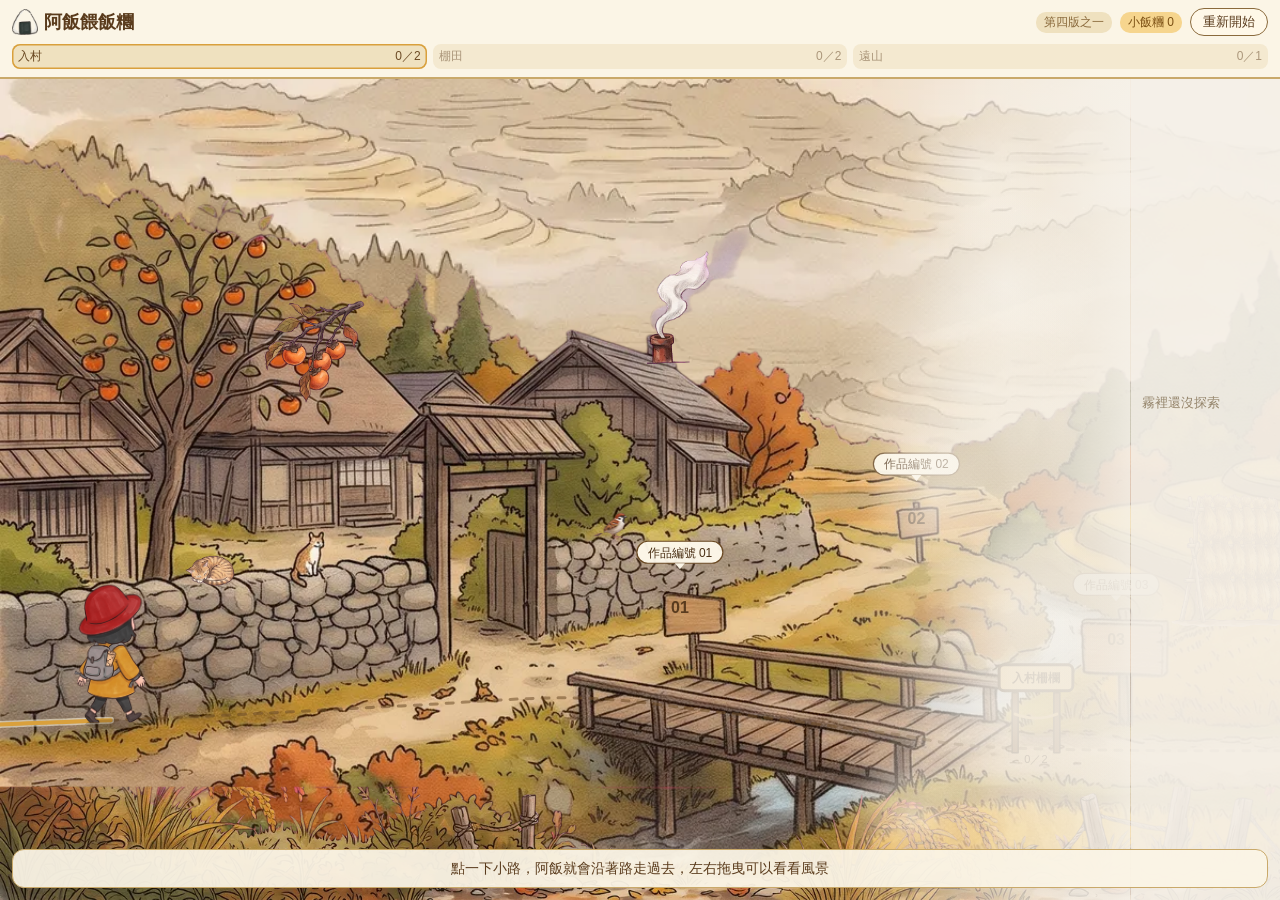
==== commit f7cf658d: "第四版之一：加入可點擊的互動小物，每天第一次點送小飯糰" ====
--- a/index.html
+++ b/index.html
@@ -13,7 +13,8 @@
   <header class="hud">
     <div class="hud-row">
       <h1 class="title"><img src="sprites/onigiri.png" alt="">阿飯餵飯糰</h1>
-      <span class="ver">第四版</span>
+      <span class="ver">第四版之一</span>
+      <span id="bonus" class="bonus" title="點小物每天各拿一次">小飯糰 0</span>
       <button id="reset" class="btn" type="button">重新開始</button>
     </div>
     <div id="stages" class="stages" aria-label="關卡進度"></div>
--- a/style.css
+++ b/style.css
@@ -6,6 +6,7 @@
 .title{font-size:18px;color:#5a3b1c;display:flex;align-items:center;gap:6px;flex:1}
 .title img{width:26px;height:26px}
 .ver{font-size:12px;color:#8a6a3c;background:#efe1bf;border-radius:10px;padding:2px 8px}
+.bonus{font-size:12px;color:#7a4e12;background:#f6d58e;border-radius:10px;padding:2px 8px}
 .btn{font:inherit;font-size:13px;border:1.5px solid #8a6a3c;background:#fff8e8;color:#5a3b1c;border-radius:14px;padding:4px 12px;cursor:pointer}
 .btn-gold{background:#D9A03C;color:#fff;border-color:#a8741f;font-size:16px;padding:8px 22px}
 .stages{display:flex;gap:6px;margin-top:8px}
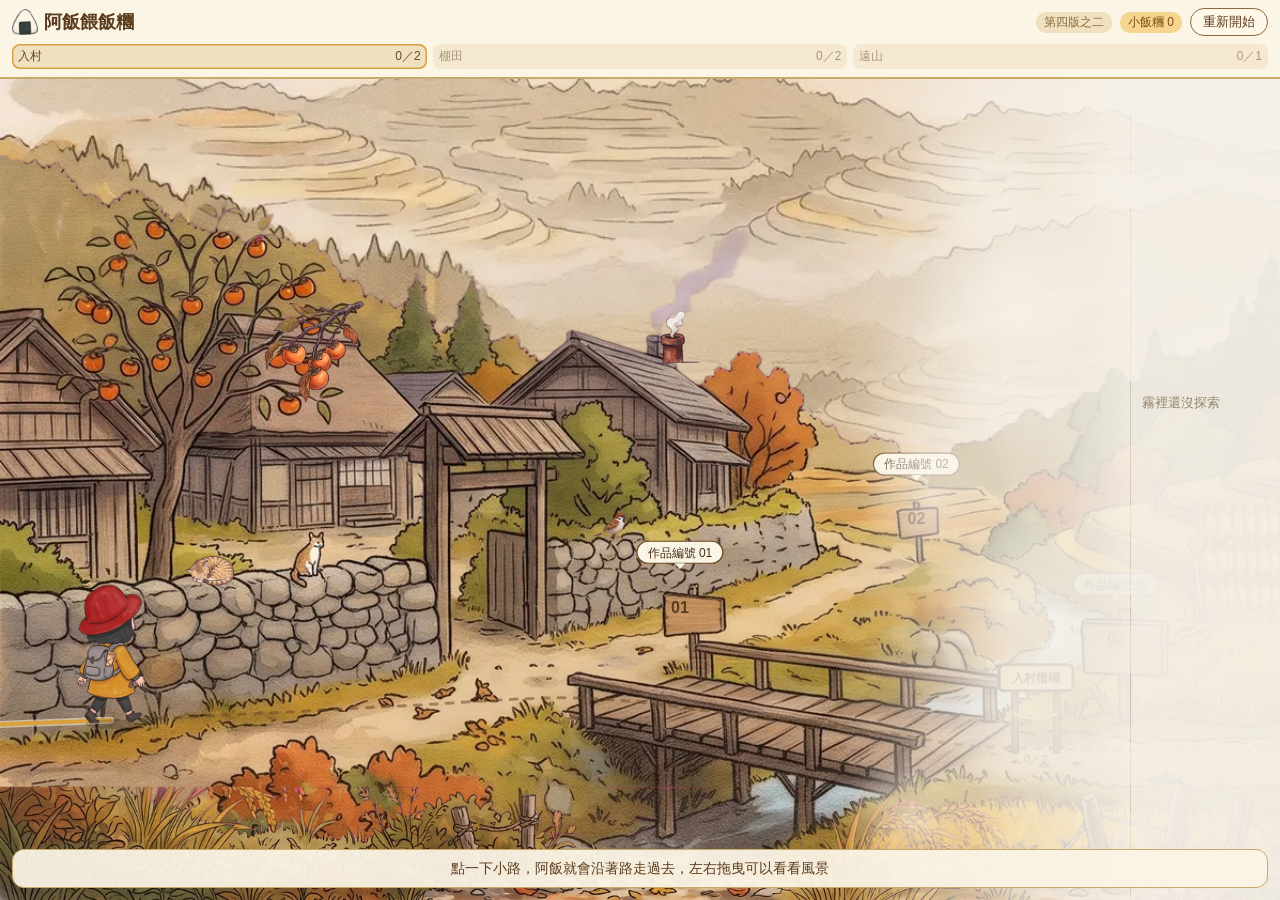
==== commit fb130cb0: "第四版之二：每段一個接稻穗關主，其他立牌改成輕互動" ====
--- a/index.html
+++ b/index.html
@@ -13,7 +13,7 @@
   <header class="hud">
     <div class="hud-row">
       <h1 class="title"><img src="sprites/onigiri.png" alt="">阿飯餵飯糰</h1>
-      <span class="ver">第四版之一</span>
+      <span class="ver">第四版之二</span>
       <span id="bonus" class="bonus" title="點小物每天各拿一次">小飯糰 0</span>
       <button id="reset" class="btn" type="button">重新開始</button>
     </div>
@@ -31,12 +31,24 @@
       <span id="h-score">已收 0 束</span>
       <button id="h-skip" class="btn" type="button">跳過</button>
     </div>
-    <p class="h-hint">左右拖曳阿飯接住稻穗，金色稻穗加三束還能做成黃金飯糰</p>
+    <p id="h-hint" class="h-hint">左右拖曳阿飯接住稻穗，金色稻穗加三束還能做成黃金飯糰</p>
     <div id="h-field" class="h-field">
       <div id="h-items"></div>
+      <div id="h-birds"></div>
       <div id="h-afan" class="h-afan"><img id="h-afan-img" src="scroll/afan/walk_1.png" alt="阿飯" draggable="false"></div>
     </div>
     <div id="h-result" class="h-result" hidden></div>
+  </div>
+
+  <div id="mini" class="overlay" role="dialog" aria-modal="true" aria-label="立牌小互動" hidden>
+    <div class="h-hud">
+      <span id="m-label">作品編號 01</span>
+      <span id="m-title">翻翻立牌</span>
+      <button id="m-skip" class="btn" type="button">跳過</button>
+    </div>
+    <p id="m-hint" class="h-hint"></p>
+    <div id="m-play" class="m-play"></div>
+    <div id="m-result" class="h-result" hidden></div>
   </div>
 
   <div id="card" class="overlay card-wrap" role="dialog" aria-modal="true" aria-label="收稻卡" hidden>
--- a/style.css
+++ b/style.css
@@ -42,3 +42,38 @@
 .card-date{font-size:12px;color:#8a6a3c;margin-bottom:12px}
 @keyframes pop{from{transform:scale(.6);opacity:0}to{transform:scale(1);opacity:1}}
 @media (prefers-reduced-motion:reduce){.card{animation:none}}
+
+#h-birds{position:absolute;inset:0;pointer-events:none}
+#h-birds img{position:absolute;left:0;top:0;width:54px;height:auto;will-change:transform}
+.h-afan.hit img{filter:drop-shadow(0 0 6px #c0392b)}
+#mini{background:linear-gradient(#fdf3d6,#efd9a4)}
+.m-play{position:relative;flex:1;margin:0 16px 20px;display:flex;align-items:center;justify-content:center;flex-direction:column;gap:14px;touch-action:none}
+.sign{display:inline-block;background:#e9cf98;border:2px solid #6b4a24;border-radius:6px;padding:4px 10px;font-size:14px;color:#4a2f14;font-weight:bold}
+.flip{width:230px;height:290px;border:0;background:none;perspective:900px;cursor:pointer;font:inherit}
+.flip .face{position:absolute;inset:0;border-radius:14px;border:3px solid #6b4a24;display:flex;flex-direction:column;align-items:center;justify-content:center;gap:8px;backface-visibility:hidden;transition:transform .7s;color:#4a2f14}
+.flip .front{background:repeating-linear-gradient(90deg,#d8b47a 0 22px,#cfa96c 22px 24px)}
+.flip .front b{font-size:18px}.flip .front em{font-style:normal;font-size:56px;font-weight:bold}
+.flip .back{background:#fffaf0;transform:rotateY(180deg)}
+.flip .back .ph{width:180px;height:180px;border:2px dashed #b08a4f;border-radius:8px;display:flex;align-items:center;justify-content:center;font-size:15px;color:#8a6a3c;text-align:center;padding:10px;background:#f6ecd5}
+.flip.on .front{transform:rotateY(-180deg)}.flip.on .back{transform:rotateY(0)}
+.m-hat{justify-content:flex-end}
+.scare{display:flex;flex-direction:column;align-items:center;gap:6px}
+.scare img{height:300px;pointer-events:none}
+.hat{position:absolute;left:24px;top:20px;width:120px;cursor:grab;touch-action:none;filter:drop-shadow(0 4px 4px rgba(0,0,0,.25))}
+.hat.on{transition:all .25s;cursor:default;filter:none}
+.bushes{display:flex;gap:10px;align-items:flex-end}
+.bush{position:relative;width:96px;height:130px;border:0;background:rgba(255,250,236,.4);border-radius:50% 50% 12px 12px;cursor:pointer;display:flex;align-items:flex-end;justify-content:center}
+.bush img{width:40px;margin:0 -10px;transform-origin:bottom center;animation:rustle 1.1s ease-in-out infinite}
+.bush img:nth-child(2){animation-delay:.2s;width:46px}.bush img:nth-child(3){animation-delay:.4s}
+.bush.miss{opacity:.45}.bush.miss img,.bush.found img{animation:none}
+.bush .bird{position:absolute;width:84px;left:6px;top:-40px;margin:0;animation:pop .4s ease-out}
+@keyframes rustle{0%,100%{transform:rotate(-4deg)}50%{transform:rotate(5deg)}}
+.post{border:0;background:none;display:flex;flex-direction:column;align-items:center;cursor:pointer;font:inherit}
+.post .wood{width:34px;height:220px;background:linear-gradient(90deg,#6e4826,#94653a 45%,#6e4826);border:2px solid #4a311a;border-radius:4px}
+.post.shake{animation:shake .25s}
+@keyframes shake{25%{transform:rotate(-3deg)}75%{transform:rotate(3deg)}}
+.drop{position:absolute;top:0;width:60px;transition:transform .6s cubic-bezier(.5,0,1,1)}
+.drop.fall{transform:translateY(300px)}
+.count{font-size:15px;color:#5a3b1c}
+@media (prefers-reduced-motion:reduce){.bush img{animation:none}.flip .face,.drop{transition:none}}
+#m-result{top:auto;bottom:24px}
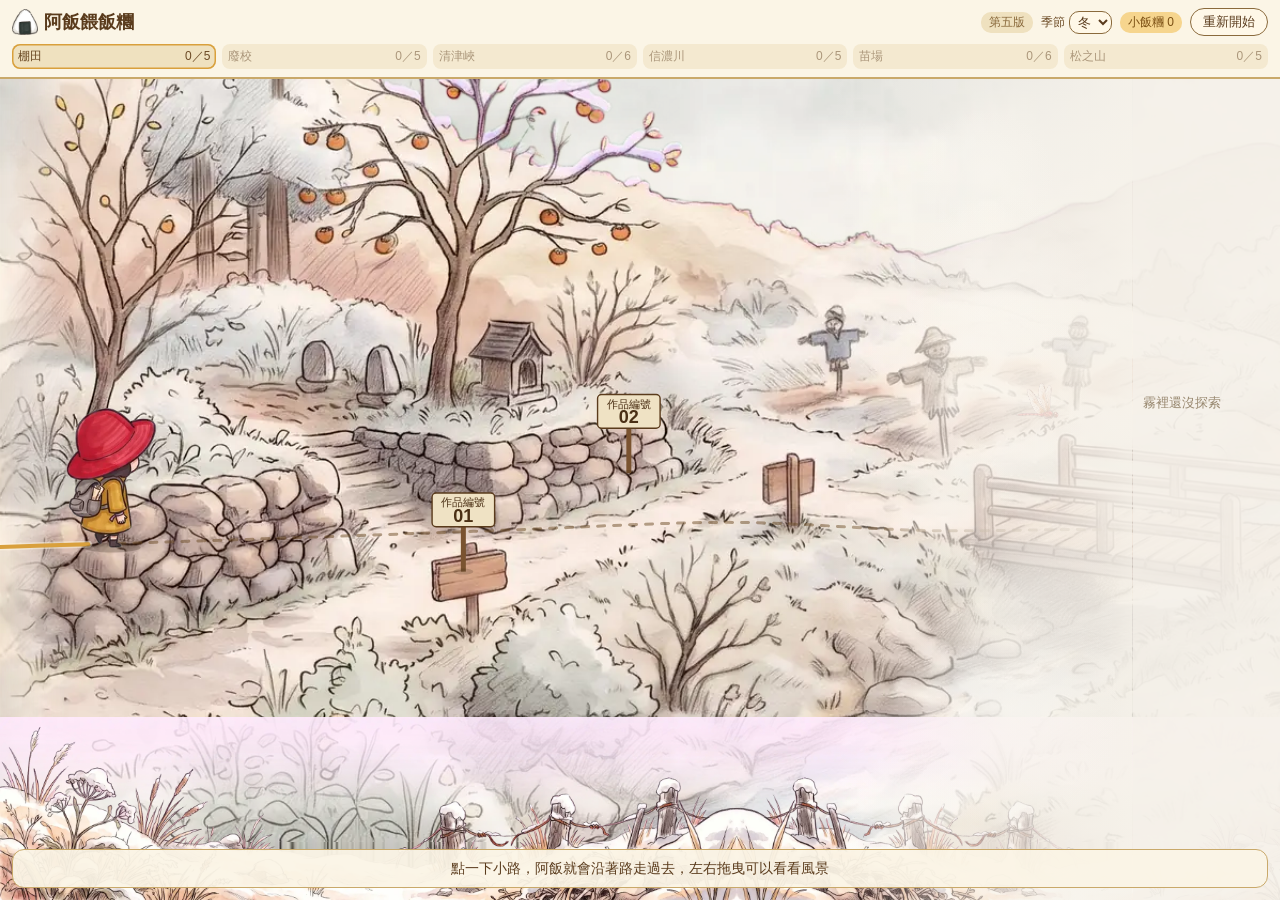
==== commit 6249c9ed: "第五版：六段章節卷軸、四季切換、每段關主大互動" ====
--- a/index.html
+++ b/index.html
@@ -13,7 +13,8 @@
   <header class="hud">
     <div class="hud-row">
       <h1 class="title"><img src="sprites/onigiri.png" alt="">阿飯餵飯糰</h1>
-      <span class="ver">第四版之二</span>
+      <span class="ver">第五版</span>
+      <label class="season-pick">季節 <select id="season" aria-label="季節"><option value="spring">春</option><option value="summer">夏</option><option value="autumn">秋</option><option value="winter">冬</option></select></label>
       <span id="bonus" class="bonus" title="點小物每天各拿一次">小飯糰 0</span>
       <button id="reset" class="btn" type="button">重新開始</button>
     </div>
@@ -35,7 +36,7 @@
     <div id="h-field" class="h-field">
       <div id="h-items"></div>
       <div id="h-birds"></div>
-      <div id="h-afan" class="h-afan"><img id="h-afan-img" src="scroll/afan/walk_1.png" alt="阿飯" draggable="false"></div>
+      <div id="h-afan" class="h-afan"><img id="h-afan-img" src="v5/afan/afan_walk/walk_01.webp" alt="阿飯" draggable="false"></div>
     </div>
     <div id="h-result" class="h-result" hidden></div>
   </div>
@@ -51,14 +52,25 @@
     <div id="m-result" class="h-result" hidden></div>
   </div>
 
-  <div id="card" class="overlay card-wrap" role="dialog" aria-modal="true" aria-label="收稻卡" hidden>
+  <div id="big" class="overlay" role="dialog" aria-modal="true" aria-label="關主大互動" hidden>
+    <div class="h-hud">
+      <span id="b-label">作品編號 01</span>
+      <span id="b-title"></span>
+      <button id="b-skip" class="btn" type="button">跳過</button>
+    </div>
+    <p id="b-hint" class="h-hint"></p>
+    <div id="b-play" class="b-play"></div>
+    <div id="b-result" class="h-result" hidden></div>
+  </div>
+
+  <div id="card" class="overlay card-wrap" role="dialog" aria-modal="true" aria-label="散步卡" hidden>
     <div class="card">
       <img src="sprites/rice_golden.png" alt="" class="card-rice">
-      <h2>收稻卡</h2>
-      <p class="card-sub">阿飯走完了入村，棚田，遠山三段小路</p>
+      <h2>散步卡</h2>
+      <p class="card-sub">阿飯走完了棚田，廢校與山村，清津峽，信濃川，苗場，松之山六段小路</p>
       <ul id="card-list" class="card-list"></ul>
       <p id="card-date" class="card-date"></p>
-      <button id="card-close" class="btn btn-gold" type="button">收下收稻卡</button>
+      <button id="card-close" class="btn btn-gold" type="button">收下散步卡</button>
     </div>
   </div>
 </div>
--- a/style.css
+++ b/style.css
@@ -77,3 +77,97 @@
 .count{font-size:15px;color:#5a3b1c}
 @media (prefers-reduced-motion:reduce){.bush img{animation:none}.flip .face,.drop{transition:none}}
 #m-result{top:auto;bottom:24px}
+
+/* 第五版 */
+.season-pick{font-size:12px;color:#6b4a24;display:flex;align-items:center;gap:4px}
+.season-pick select{font:inherit;font-size:13px;border:1.5px solid #8a6a3c;border-radius:10px;background:#fff8e8;color:#5a3b1c;padding:2px 4px}
+.stages{overflow-x:auto;scrollbar-width:none}.stages::-webkit-scrollbar{display:none}
+.st{min-width:64px}
+.card-list{max-height:42vh;overflow-y:auto;text-align:left;font-size:13px}
+@media (max-width:520px){.title{font-size:15px}.ver{display:none}.hud-row{gap:5px}.btn{padding:4px 8px}}
+#big{background:linear-gradient(#eef4f6,#dfe9e4)}
+.b-play,.m-play{position:relative;flex:1;margin:0 16px 20px;touch-action:none;overflow:hidden;border-radius:14px}
+.oni{width:48px;height:48px}
+.shake{animation:shake .25s}
+.win .oni{animation:pop .5s ease-out}
+/* 共用場景框 */
+.field,.branch,.sky,.bank,.river,.meadow,.eave,.slope,.board{position:relative;width:min(420px,92%);height:min(300px,52vh);border-radius:14px;overflow:hidden}
+.field{background:linear-gradient(#f6ecd0,#d9c78d)}
+.sp{position:absolute;border:0;background:none;width:70px;cursor:pointer;transition:transform .8s ease-in,opacity .8s}
+.sp img,.fruit img,.leaf img{width:100%}
+.sp.gone{transform:translate(160px,-220px);opacity:0}
+.branch{background:linear-gradient(#f4e6c8,#e8d3a0)}
+.branch::before{content:"";position:absolute;left:5%;right:5%;top:14%;height:10px;background:#6e4826;border-radius:5px;transform:rotate(-3deg)}
+.fruit{position:absolute;border:0;background:none;width:48px;cursor:pointer;transition:transform .7s cubic-bezier(.5,0,1,1),opacity .2s .7s}
+.fruit.gone{transform:translateY(180px);opacity:0}
+.basket{position:absolute;left:50%;bottom:8px;transform:translateX(-50%);width:110px;height:56px;background:repeating-linear-gradient(90deg,#b8864a 0 8px,#9c6d38 8px 10px);border-radius:0 0 40px 40px;display:flex;justify-content:center;align-items:flex-start}
+.basket .oni{opacity:0;margin-top:-30px}.win .basket .oni{opacity:1}
+.board{display:flex;align-items:center;justify-content:center;background:#f3ead8}
+.board img{width:100%;pointer-events:none}
+.board::after{content:"";position:absolute;left:50%;top:50%;width:70px;height:70px;transform:translate(-50%,-50%);background:url(sprites/onigiri.png) center/contain no-repeat;z-index:0}
+#m-chalk{position:absolute;left:10%;top:12%;width:80%;height:70%;border-radius:6px;z-index:1;transition:opacity .6s;touch-action:none}
+#m-chalk.gone{opacity:0}
+.desk{position:relative;border:0;background:none;width:min(340px,86%);cursor:pointer}
+.desk img{width:100%}.desk .oni{position:absolute;left:50%;top:-10px;transform:translateX(-50%) scale(0);transition:transform .4s}
+.win .desk .oni{transform:translate(-50%,-60px) scale(1)}
+.sky{background:linear-gradient(#e6eff0,#cfe0d6)}
+.leaf{position:absolute;top:-30px;width:64px;border:0;background:none;cursor:pointer;animation:leaffall 6s linear infinite}
+.leaf.gone{animation-play-state:paused;opacity:.0;transition:opacity .3s}
+@keyframes leaffall{0%{transform:translate(0,0) rotate(0)}50%{transform:translate(30px,200px) rotate(160deg)}100%{transform:translate(-10px,420px) rotate(320deg)}}
+.bank{background:linear-gradient(#e7eee8 55%,#9db7b8 55%);display:flex;align-items:flex-end;justify-content:center}
+.stone{position:relative;border:0;background:none;width:220px;margin-bottom:30px;cursor:pointer;transition:transform .6s;transform-origin:right bottom}
+.stone img,.heron img,.boat img,.sled img,.bud img{width:100%}
+.win .stone{transform:rotate(-70deg) translateY(-30px)}
+.crab{position:absolute;bottom:40px;width:90px;opacity:0;transition:opacity .4s .4s,transform .6s .4s}
+.win .crab{opacity:1;transform:translateX(-90px)}
+.heron{position:relative;border:0;background:none;width:220px;cursor:pointer;transition:transform 1.2s ease-in,opacity 1.2s}
+.win .heron{transform:translate(200px,-260px);opacity:0}
+.bank .oni{position:absolute;bottom:40px}
+.river{background:linear-gradient(#e9f0ea 30%,#a9c7cc 30%)}
+.shore{position:absolute;right:0;top:0;bottom:0;width:22%;background:#d9c78d;display:flex;align-items:center;justify-content:center}
+.boat{position:absolute;left:6%;top:48%;width:150px;border:0;background:none;cursor:pointer;transition:left .5s}
+.boat[data-k="1"]{left:22%}.boat[data-k="2"]{left:38%}.boat[data-k="3"]{left:52%}
+.meadow{background:linear-gradient(#eef3e6,#cfe0a8);display:flex;align-items:flex-end;justify-content:center}
+.flower{height:170px;margin-bottom:10px;pointer-events:none}
+.bfly{position:absolute;left:12px;top:12px;width:110px;cursor:grab;touch-action:none;animation:flap .5s ease-in-out infinite}
+.bfly.land{animation:none}
+@keyframes flap{50%{transform:scaleX(.8)}}
+.bud{border:0;background:none;width:120px;margin-bottom:10px;cursor:pointer;transform:scale(.55);transform-origin:bottom center;transition:transform .4s;filter:saturate(.4)}
+.bud[data-k="1"]{transform:scale(.7)}.bud[data-k="2"]{transform:scale(.85)}.win .bud{transform:scale(1);filter:none}
+.eave{background:linear-gradient(#eef1f4,#dfe6ec)}
+.roof{position:absolute;left:0;right:0;top:0;height:46px;border:0;background:linear-gradient(#7a5a3c,#5a3e26);cursor:pointer}
+.roof.shake{animation:shake .25s}
+.ice{position:absolute;top:40px;width:34px;transition:transform .8s cubic-bezier(.5,0,1,1),opacity .3s .8s}
+.win .ice{transform:translateY(300px);opacity:0}
+.slope{background:linear-gradient(160deg,#fbfdff 40%,#dfe8ef)}
+.sled{position:absolute;left:4%;top:12%;width:140px;border:0;background:none;cursor:pointer;transition:transform 1.2s ease-in}
+.win .sled{transform:translate(220px,170px) rotate(18deg)}
+.slope .oni{position:absolute;right:8%;bottom:10%}
+/* 大互動 */
+.b-play{display:flex;align-items:center;justify-content:center;flex-direction:column;gap:10px}
+.belltime{display:flex;gap:16px;font-size:16px;color:#4a2f14;font-weight:bold}
+.bell{border:0;background:none;width:min(170px,40vw);cursor:pointer;transform-origin:top center}
+.bell img{width:100%}
+.bell.ring{animation:ring .35s}
+@keyframes ring{25%{transform:rotate(-12deg)}75%{transform:rotate(12deg)}}
+.zoo{position:relative;width:100%;height:90px}
+.zoo img{position:absolute;bottom:0;width:70px;animation:pop .4s ease-out}
+.water{position:relative;width:min(440px,94%);height:min(320px,55vh);border-radius:14px;background:linear-gradient(#e6efe9 25%,#8fb4bb 25%,#6e98a3)}
+.float{position:absolute;left:50%;top:42%;width:80px;border:0;background:none;transform:translateX(-50%);cursor:pointer;animation:bob 1.6s ease-in-out infinite}
+.float img{width:100%}
+.float.sink{animation:none;transform:translate(-50%,26px)}
+@keyframes bob{50%{transform:translate(-50%,6px)}}
+.ripple{position:absolute;left:50%;top:62%;width:140px;height:24px;margin-left:-70px;border:2px solid rgba(255,255,255,.6);border-radius:50%;animation:rip 2s ease-out infinite;pointer-events:none}
+@keyframes rip{from{transform:scale(.5);opacity:1}to{transform:scale(1.4);opacity:0}}
+.fish{position:absolute;left:50%;top:22%;width:70px;height:30px;margin-left:-35px;background:#c6a46a;border-radius:50% 40% 40% 50%;opacity:0;transition:all .4s}
+.fish::after{content:"";position:absolute;right:-16px;top:5px;border:10px solid transparent;border-left:16px solid #c6a46a}
+.fish.show{opacity:1;transform:translateY(-30px)}
+.round{position:absolute;left:10px;top:8px;font-size:14px;color:#4a2f14;font-weight:bold}
+.snowfield{position:relative;width:min(440px,94%);height:min(320px,55vh);border-radius:14px;background:linear-gradient(#f4f7fa,#dde6ee)}
+.ball,.body{position:absolute;border-radius:50%;background:radial-gradient(circle at 35% 30%,#fff,#e3eaf1 70%,#c9d4df);box-shadow:0 4px 6px rgba(60,80,100,.25)}
+.ball{left:20px;top:20px;cursor:grab;touch-action:none}
+.body{left:50%;bottom:20px;transform:translateX(-50%);display:none}.body.on{display:block}
+.man{position:absolute;left:50%;bottom:10px;height:85%;transform:translateX(-50%);animation:pop .5s ease-out}
+.man[hidden]{display:none}
+@media (prefers-reduced-motion:reduce){.leaf,.float,.ripple,.bfly{animation:none}.leaf{top:20%}}
+.st .row{white-space:nowrap;gap:4px}
